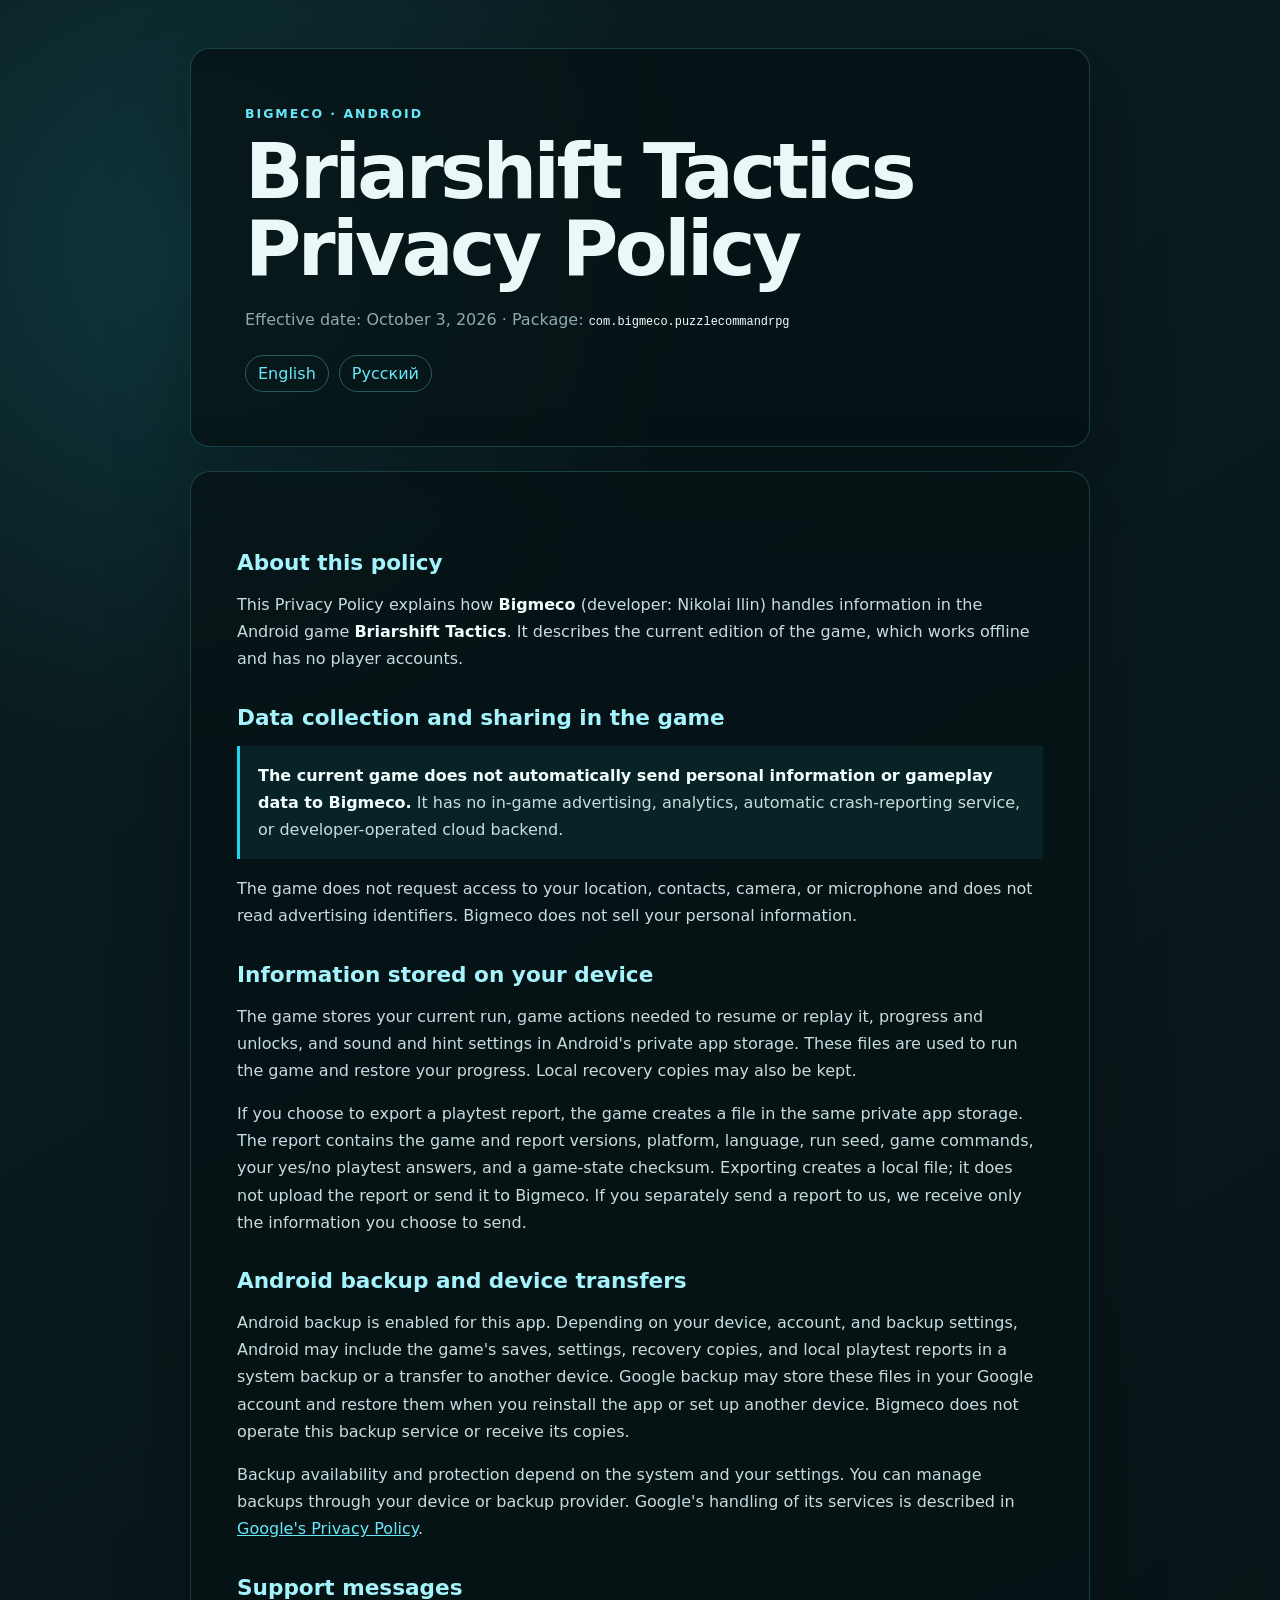
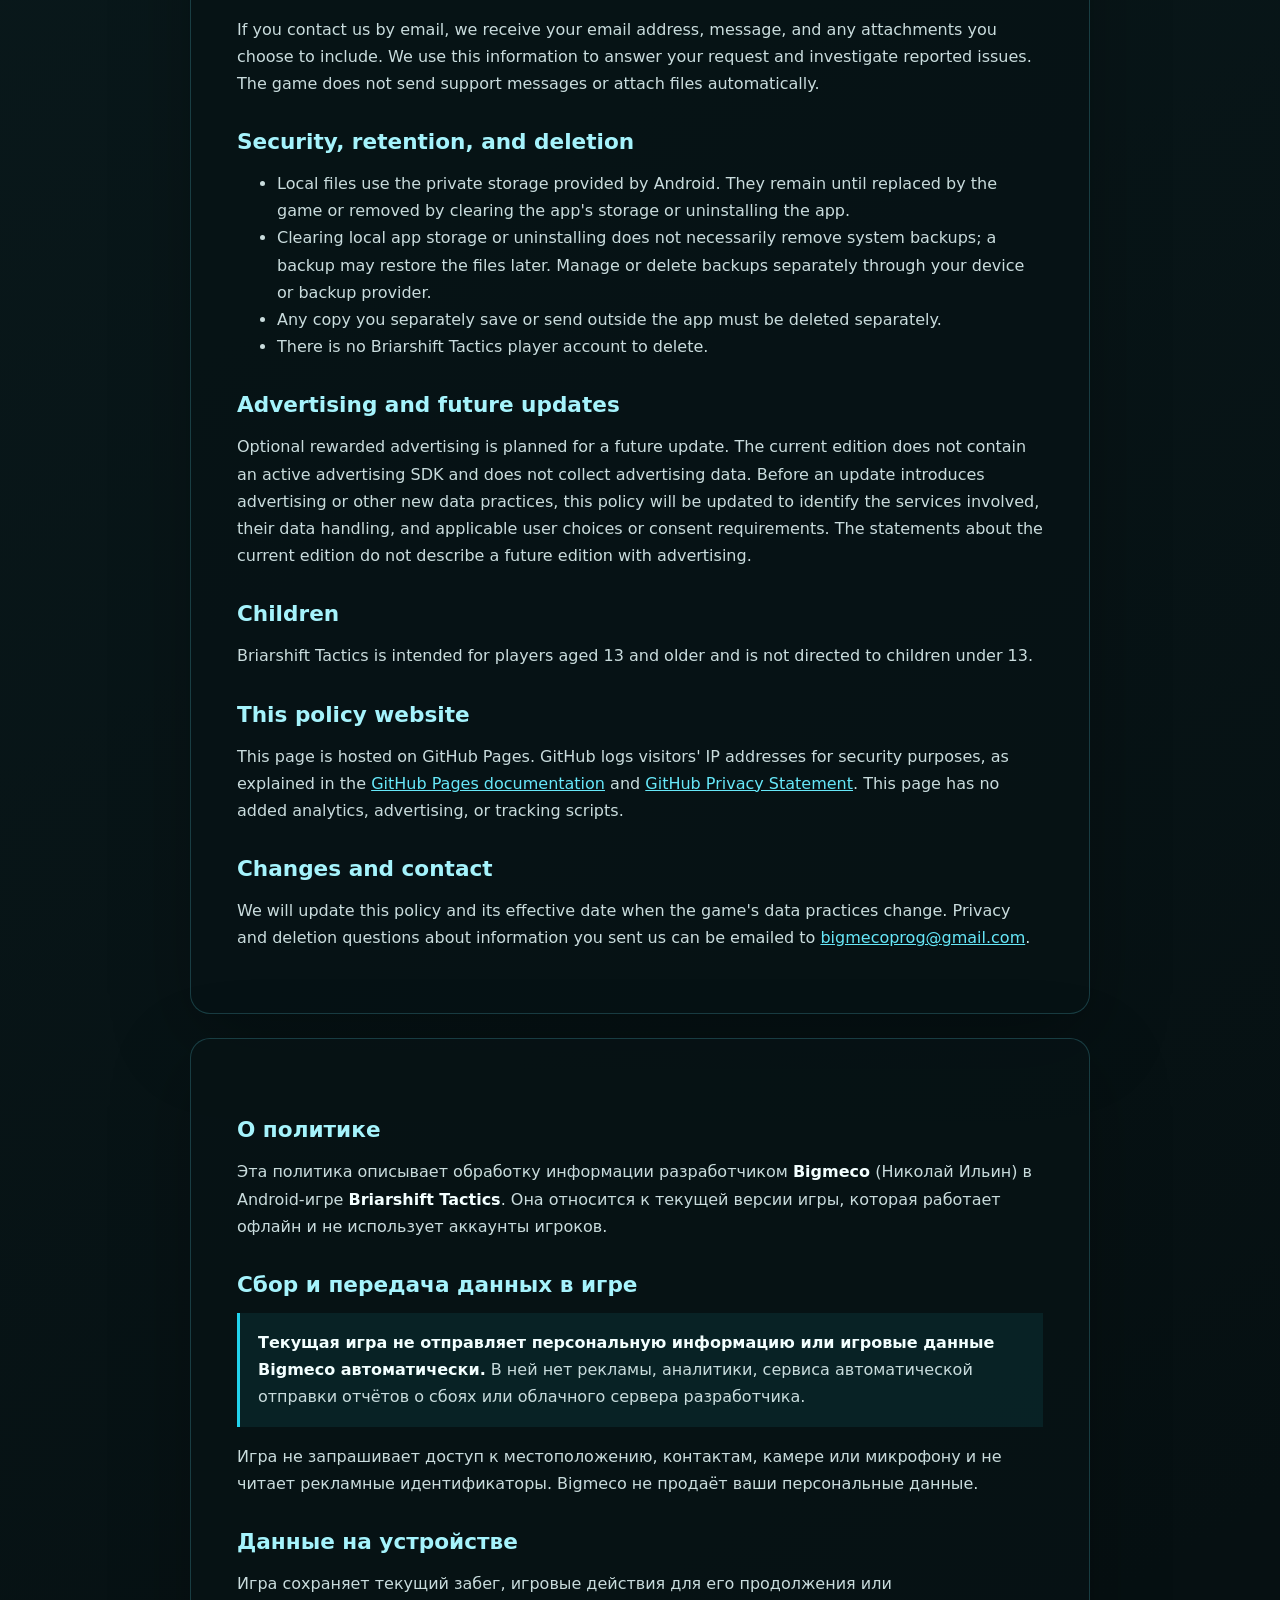
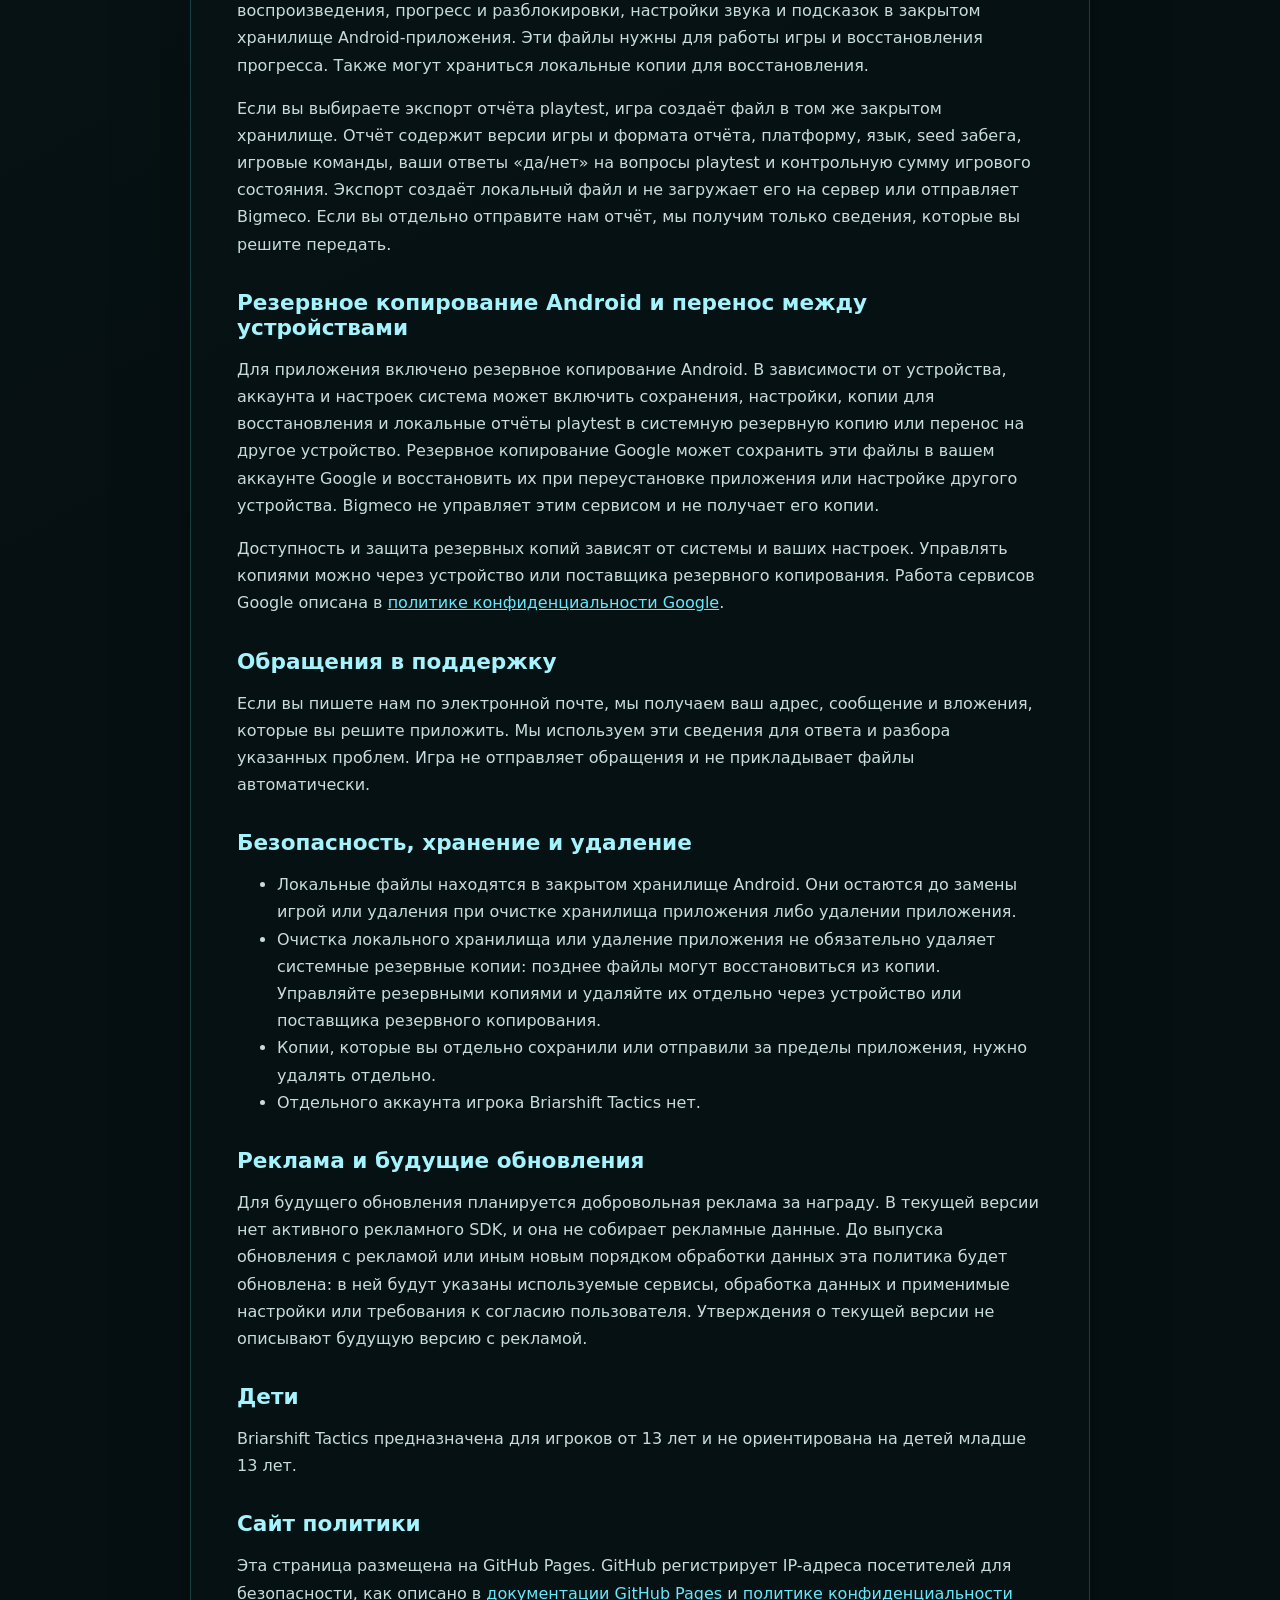
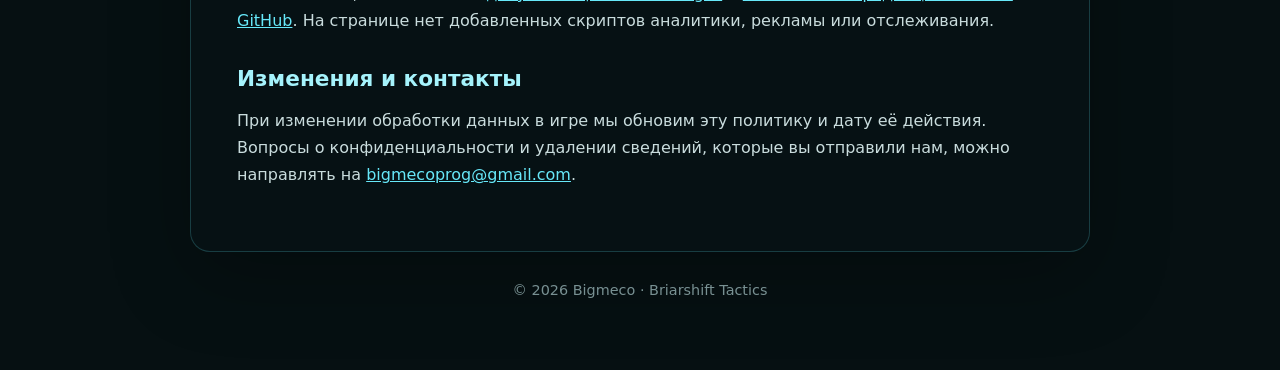
==== briarshift-tactics/index.html @ a8b3cc90 "Add Briarshift Tactics privacy policy" ====
<!doctype html>
<html lang="en">
<head>
  <meta charset="utf-8">
  <meta name="viewport" content="width=device-width, initial-scale=1">
  <meta name="color-scheme" content="dark">
  <meta name="description" content="Privacy Policy for Briarshift Tactics on Android.">
  <title>Briarshift Tactics — Privacy Policy</title>
  <style>
    :root {
      font-family: Inter, ui-sans-serif, system-ui, -apple-system, BlinkMacSystemFont, "Segoe UI", sans-serif;
      color: #eaf8f7;
      background: #071315;
    }
    * { box-sizing: border-box; }
    body {
      margin: 0;
      background:
        radial-gradient(circle at 15% 5%, rgba(34, 211, 238, .14), transparent 32rem),
        linear-gradient(150deg, #0b1d20, #061012 65%);
    }
    main {
      width: min(900px, calc(100% - 32px));
      margin: 0 auto;
      padding: 48px 0 72px;
    }
    header, article {
      border: 1px solid rgba(103, 232, 249, .2);
      border-radius: 20px;
      background: rgba(7, 19, 21, .82);
      box-shadow: 0 24px 80px rgba(0, 0, 0, .28);
    }
    header { padding: clamp(28px, 6vw, 54px); }
    article { margin-top: 24px; padding: clamp(24px, 5vw, 46px); }
    .eyebrow {
      margin: 0 0 10px;
      color: #67e8f9;
      font-size: .78rem;
      font-weight: 800;
      letter-spacing: .16em;
      text-transform: uppercase;
    }
    h1 { margin: 0; font-size: clamp(2.35rem, 7vw, 4.8rem); line-height: 1; letter-spacing: -.045em; }
    h2 { margin: 32px 0 10px; color: #a5f3fc; font-size: 1.35rem; }
    p, li { color: #c9dcdd; line-height: 1.7; }
    strong, code { color: #f3ffff; }
    code { font-size: .92em; overflow-wrap: anywhere; }
    a { color: #67e8f9; overflow-wrap: anywhere; }
    .meta { margin: 18px 0 0; color: #8eaaac; }
    .language { display: flex; gap: 10px; margin-top: 22px; }
    .language a {
      padding: 8px 12px;
      border: 1px solid rgba(103, 232, 249, .32);
      border-radius: 999px;
      text-decoration: none;
    }
    .notice {
      padding: 16px 18px;
      border-left: 3px solid #22d3ee;
      background: rgba(34, 211, 238, .08);
    }
    footer { margin-top: 30px; color: #789092; text-align: center; font-size: .9rem; }
  </style>
</head>
<body>
<main>
  <header>
    <p class="eyebrow">Bigmeco · Android</p>
    <h1>Briarshift Tactics<br>Privacy Policy</h1>
    <p class="meta">Effective date: October 3, 2026 · Package: <code>com.bigmeco.puzzlecommandrpg</code></p>
    <nav class="language" aria-label="Languages">
      <a href="#english">English</a>
      <a href="#russian">Русский</a>
    </nav>
  </header>

  <article id="english" lang="en">
    <h2>About this policy</h2>
    <p>This Privacy Policy explains how <strong>Bigmeco</strong> (developer: Nikolai Ilin) handles
      information in the Android game <strong>Briarshift Tactics</strong>. It describes the
      current edition of the game, which works offline and has no player accounts.</p>

    <h2>Data collection and sharing in the game</h2>
    <p class="notice"><strong>The current game does not automatically send personal information
      or gameplay data to Bigmeco.</strong> It has no in-game advertising, analytics, automatic
      crash-reporting service, or developer-operated cloud backend.</p>
    <p>The game does not request access to your location, contacts, camera, or microphone and
      does not read advertising identifiers. Bigmeco does not sell your personal information.</p>

    <h2>Information stored on your device</h2>
    <p>The game stores your current run, game actions needed to resume or replay it, progress and
      unlocks, and sound and hint settings in Android's private app storage. These files are used
      to run the game and restore your progress. Local recovery copies may also be kept.</p>
    <p>If you choose to export a playtest report, the game creates a file in the same private app
      storage. The report contains the game and report versions, platform, language, run seed,
      game commands, your yes/no playtest answers, and a game-state checksum. Exporting creates a
      local file; it does not upload the report or send it to Bigmeco. If you separately send a
      report to us, we receive only the information you choose to send.</p>

    <h2>Android backup and device transfers</h2>
    <p>Android backup is enabled for this app. Depending on your device, account, and backup
      settings, Android may include the game's saves, settings, recovery copies, and local
      playtest reports in a system backup or a transfer to another device. Google backup may
      store these files in your Google account and restore them when you reinstall the app or
      set up another device. Bigmeco does not operate this backup service or receive its copies.</p>
    <p>Backup availability and protection depend on the system and your settings. You can manage
      backups through your device or backup provider. Google's handling of its services is
      described in <a href="https://policies.google.com/privacy">Google's Privacy Policy</a>.</p>

    <h2>Support messages</h2>
    <p>If you contact us by email, we receive your email address, message, and any attachments
      you choose to include. We use this information to answer your request and investigate
      reported issues. The game does not send support messages or attach files automatically.</p>

    <h2>Security, retention, and deletion</h2>
    <ul>
      <li>Local files use the private storage provided by Android. They remain until replaced by
        the game or removed by clearing the app's storage or uninstalling the app.</li>
      <li>Clearing local app storage or uninstalling does not necessarily remove system backups;
        a backup may restore the files later. Manage or delete backups separately through your
        device or backup provider.</li>
      <li>Any copy you separately save or send outside the app must be deleted separately.</li>
      <li>There is no Briarshift Tactics player account to delete.</li>
    </ul>

    <h2>Advertising and future updates</h2>
    <p>Optional rewarded advertising is planned for a future update. The current edition does
      not contain an active advertising SDK and does not collect advertising data. Before an
      update introduces advertising or other new data practices, this policy will be updated
      to identify the services involved, their data handling, and applicable user choices or
      consent requirements. The statements about the current edition do not describe a future
      edition with advertising.</p>

    <h2>Children</h2>
    <p>Briarshift Tactics is intended for players aged 13 and older and is not directed to
      children under 13.</p>

    <h2>This policy website</h2>
    <p>This page is hosted on GitHub Pages. GitHub logs visitors' IP addresses for security
      purposes, as explained in the
      <a href="https://docs.github.com/en/pages/getting-started-with-github-pages/what-is-github-pages#data-collection">GitHub Pages documentation</a>
      and <a href="https://docs.github.com/en/site-policy/privacy-policies/github-general-privacy-statement">GitHub Privacy Statement</a>.
      This page has no added analytics, advertising, or tracking scripts.</p>

    <h2>Changes and contact</h2>
    <p>We will update this policy and its effective date when the game's data practices change.
      Privacy and deletion questions about information you sent us can be emailed to
      <a href="mailto:bigmecoprog@gmail.com">bigmecoprog@gmail.com</a>.</p>
  </article>

  <article id="russian" lang="ru">
    <h2>О политике</h2>
    <p>Эта политика описывает обработку информации разработчиком <strong>Bigmeco</strong>
      (Николай Ильин) в Android-игре <strong>Briarshift Tactics</strong>. Она относится к текущей
      версии игры, которая работает офлайн и не использует аккаунты игроков.</p>

    <h2>Сбор и передача данных в игре</h2>
    <p class="notice"><strong>Текущая игра не отправляет персональную информацию или игровые
      данные Bigmeco автоматически.</strong> В ней нет рекламы, аналитики, сервиса автоматической
      отправки отчётов о сбоях или облачного сервера разработчика.</p>
    <p>Игра не запрашивает доступ к местоположению, контактам, камере или микрофону и не читает
      рекламные идентификаторы. Bigmeco не продаёт ваши персональные данные.</p>

    <h2>Данные на устройстве</h2>
    <p>Игра сохраняет текущий забег, игровые действия для его продолжения или воспроизведения,
      прогресс и разблокировки, настройки звука и подсказок в закрытом хранилище Android-приложения.
      Эти файлы нужны для работы игры и восстановления прогресса. Также могут храниться локальные
      копии для восстановления.</p>
    <p>Если вы выбираете экспорт отчёта playtest, игра создаёт файл в том же закрытом хранилище.
      Отчёт содержит версии игры и формата отчёта, платформу, язык, seed забега, игровые команды,
      ваши ответы «да/нет» на вопросы playtest и контрольную сумму игрового состояния. Экспорт
      создаёт локальный файл и не загружает его на сервер или отправляет Bigmeco. Если вы отдельно
      отправите нам отчёт, мы получим только сведения, которые вы решите передать.</p>

    <h2>Резервное копирование Android и перенос между устройствами</h2>
    <p>Для приложения включено резервное копирование Android. В зависимости от устройства,
      аккаунта и настроек система может включить сохранения, настройки, копии для восстановления
      и локальные отчёты playtest в системную резервную копию или перенос на другое устройство.
      Резервное копирование Google может сохранить эти файлы в вашем аккаунте Google и восстановить
      их при переустановке приложения или настройке другого устройства. Bigmeco не управляет этим
      сервисом и не получает его копии.</p>
    <p>Доступность и защита резервных копий зависят от системы и ваших настроек. Управлять копиями
      можно через устройство или поставщика резервного копирования. Работа сервисов Google описана
      в <a href="https://policies.google.com/privacy">политике конфиденциальности Google</a>.</p>

    <h2>Обращения в поддержку</h2>
    <p>Если вы пишете нам по электронной почте, мы получаем ваш адрес, сообщение и вложения,
      которые вы решите приложить. Мы используем эти сведения для ответа и разбора указанных
      проблем. Игра не отправляет обращения и не прикладывает файлы автоматически.</p>

    <h2>Безопасность, хранение и удаление</h2>
    <ul>
      <li>Локальные файлы находятся в закрытом хранилище Android. Они остаются до замены игрой
        или удаления при очистке хранилища приложения либо удалении приложения.</li>
      <li>Очистка локального хранилища или удаление приложения не обязательно удаляет системные
        резервные копии: позднее файлы могут восстановиться из копии. Управляйте резервными копиями
        и удаляйте их отдельно через устройство или поставщика резервного копирования.</li>
      <li>Копии, которые вы отдельно сохранили или отправили за пределы приложения, нужно удалять
        отдельно.</li>
      <li>Отдельного аккаунта игрока Briarshift Tactics нет.</li>
    </ul>

    <h2>Реклама и будущие обновления</h2>
    <p>Для будущего обновления планируется добровольная реклама за награду. В текущей версии нет
      активного рекламного SDK, и она не собирает рекламные данные. До выпуска обновления с
      рекламой или иным новым порядком обработки данных эта политика будет обновлена: в ней
      будут указаны используемые сервисы, обработка данных и применимые настройки или требования
      к согласию пользователя. Утверждения о текущей версии не описывают будущую версию с рекламой.</p>

    <h2>Дети</h2>
    <p>Briarshift Tactics предназначена для игроков от 13 лет и не ориентирована на детей
      младше 13 лет.</p>

    <h2>Сайт политики</h2>
    <p>Эта страница размещена на GitHub Pages. GitHub регистрирует IP-адреса посетителей для
      безопасности, как описано в
      <a href="https://docs.github.com/en/pages/getting-started-with-github-pages/what-is-github-pages#data-collection">документации GitHub Pages</a>
      и <a href="https://docs.github.com/en/site-policy/privacy-policies/github-general-privacy-statement">политике конфиденциальности GitHub</a>.
      На странице нет добавленных скриптов аналитики, рекламы или отслеживания.</p>

    <h2>Изменения и контакты</h2>
    <p>При изменении обработки данных в игре мы обновим эту политику и дату её действия.
      Вопросы о конфиденциальности и удалении сведений, которые вы отправили нам,
      можно направлять на <a href="mailto:bigmecoprog@gmail.com">bigmecoprog@gmail.com</a>.</p>
  </article>

  <footer>© 2026 Bigmeco · Briarshift Tactics</footer>
</main>
</body>
</html>
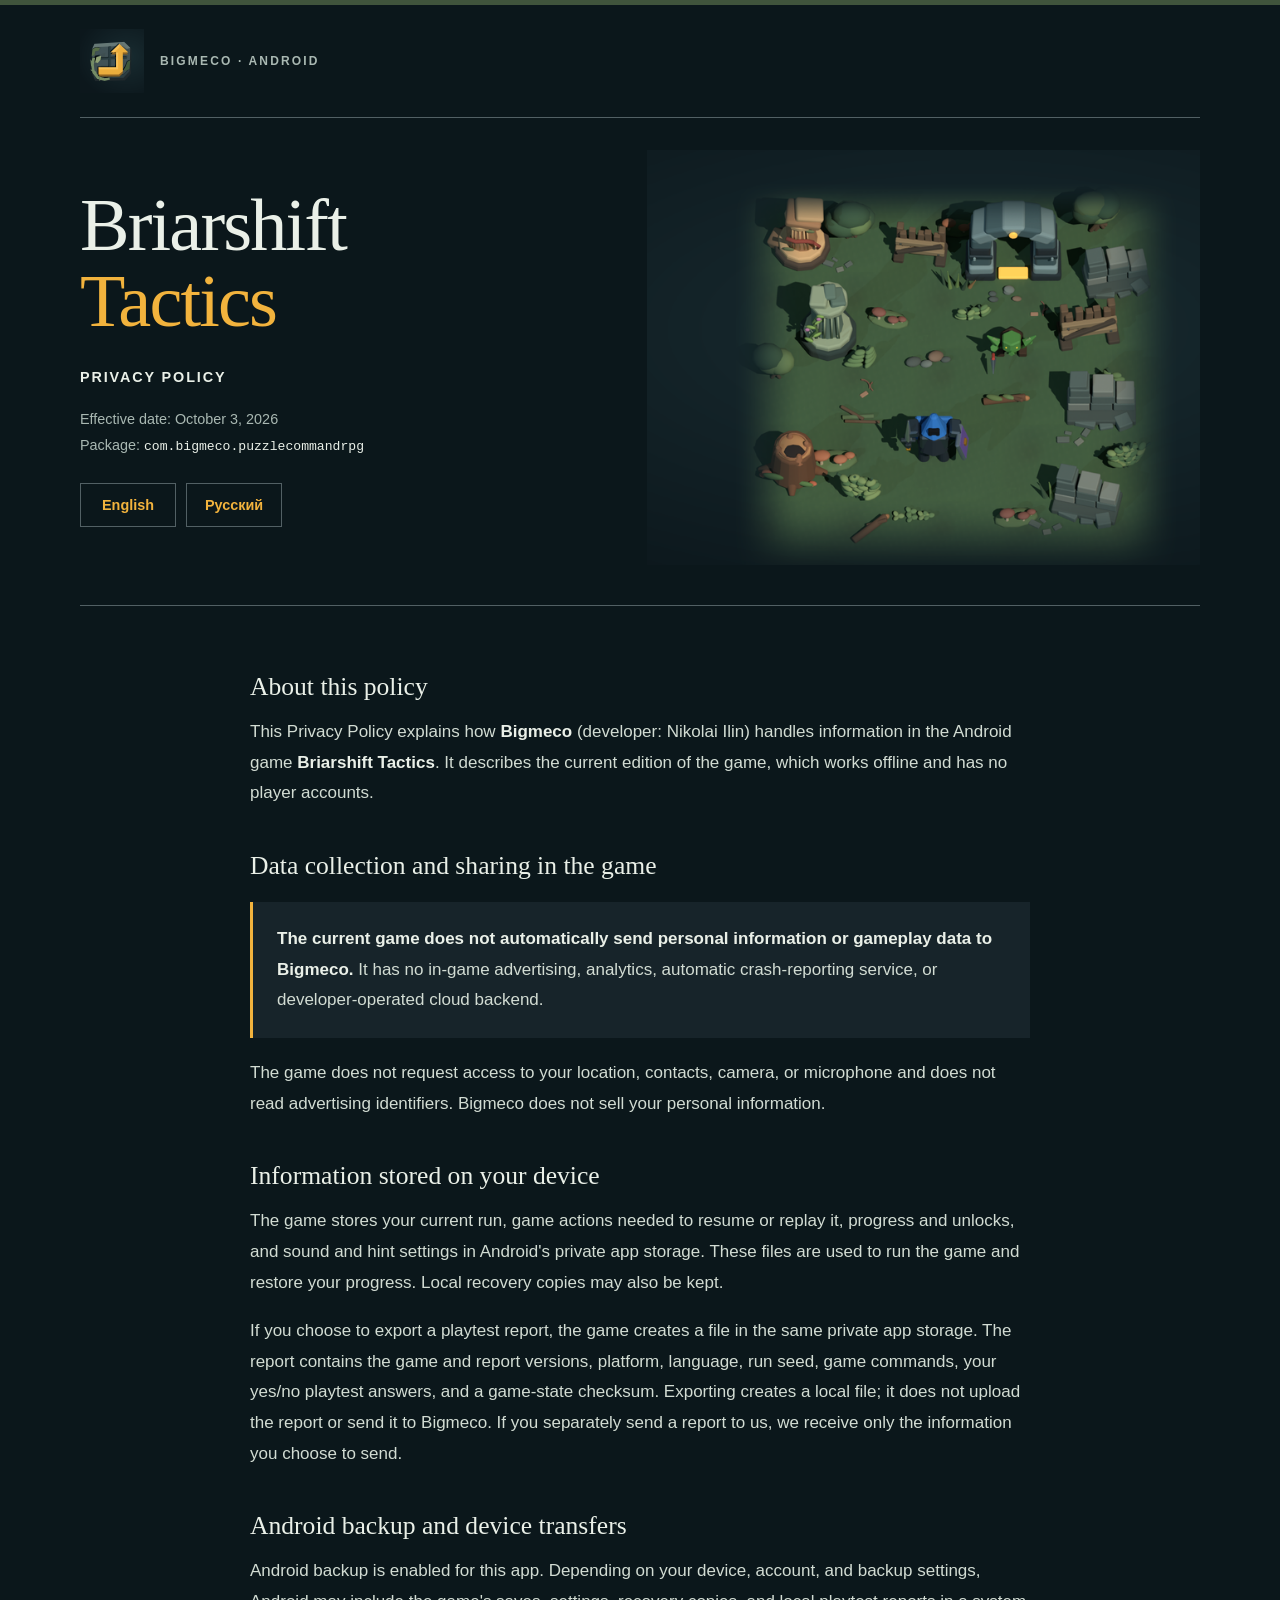
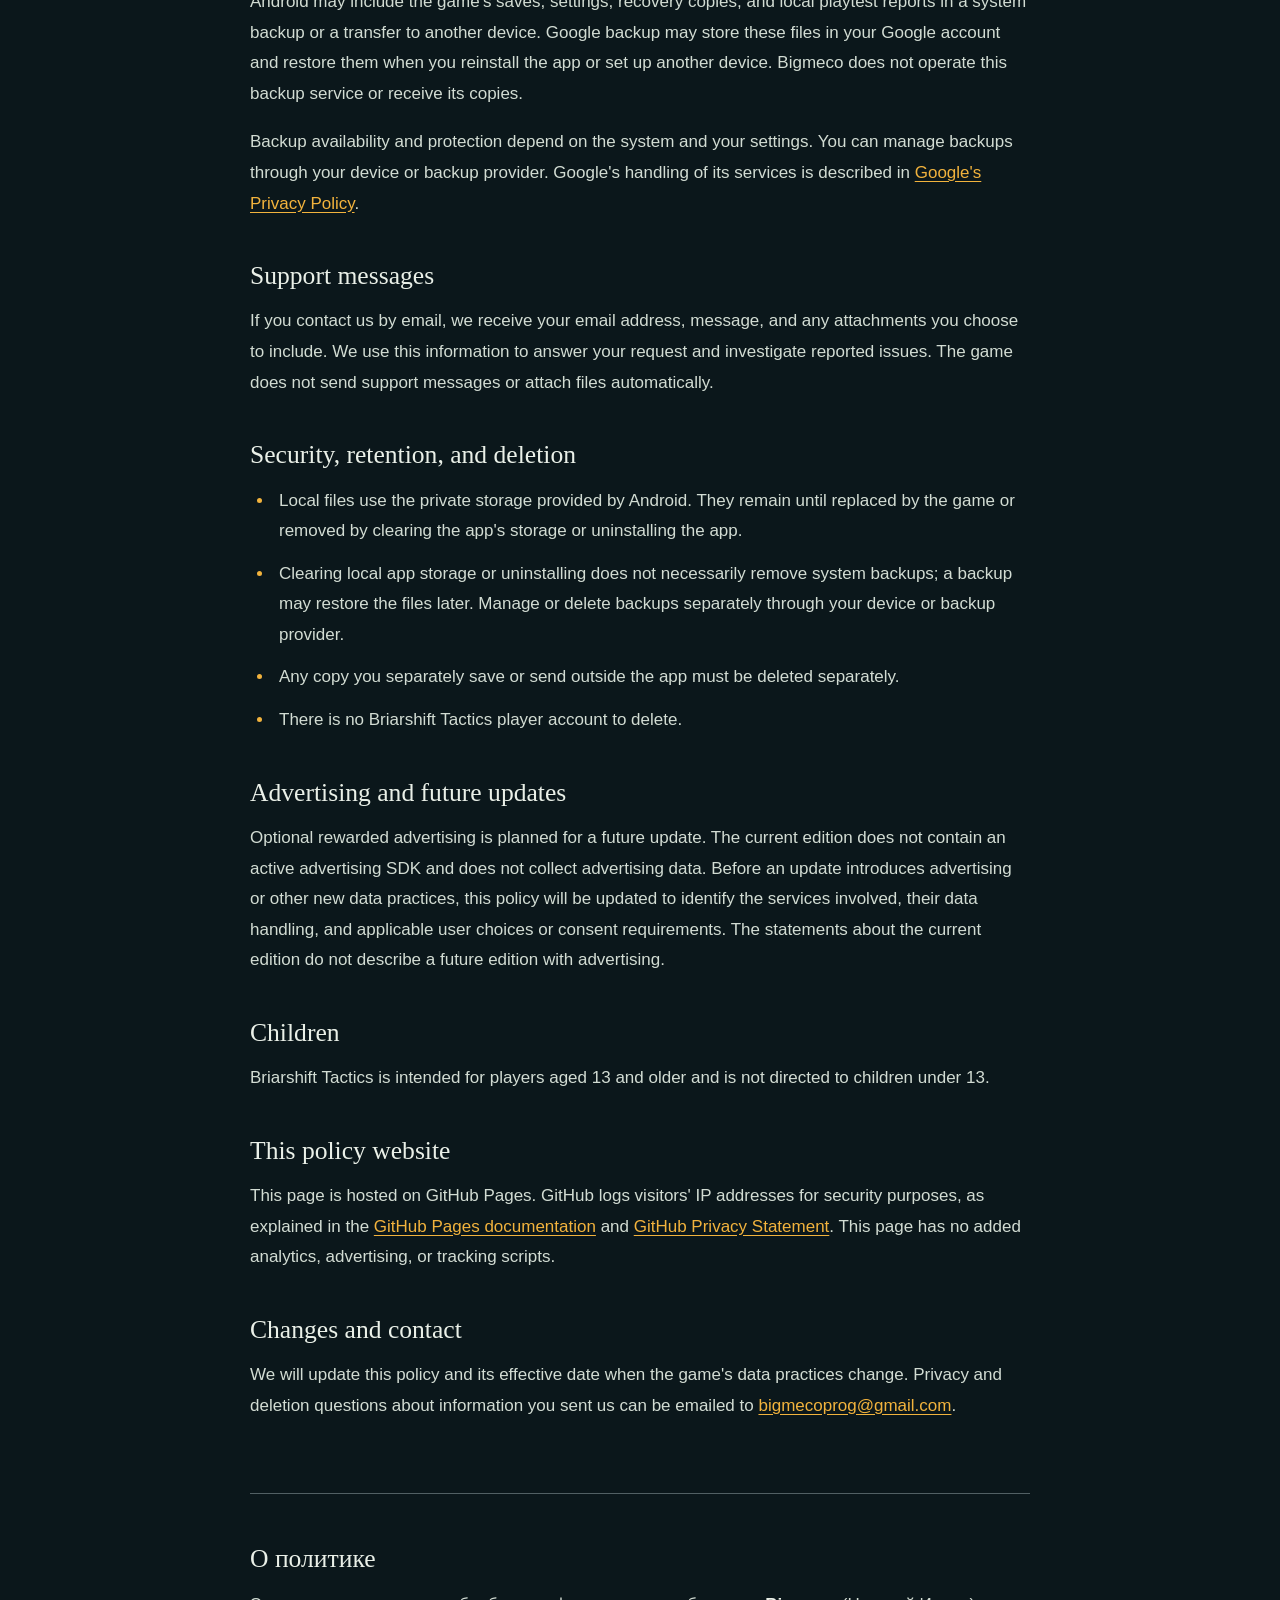
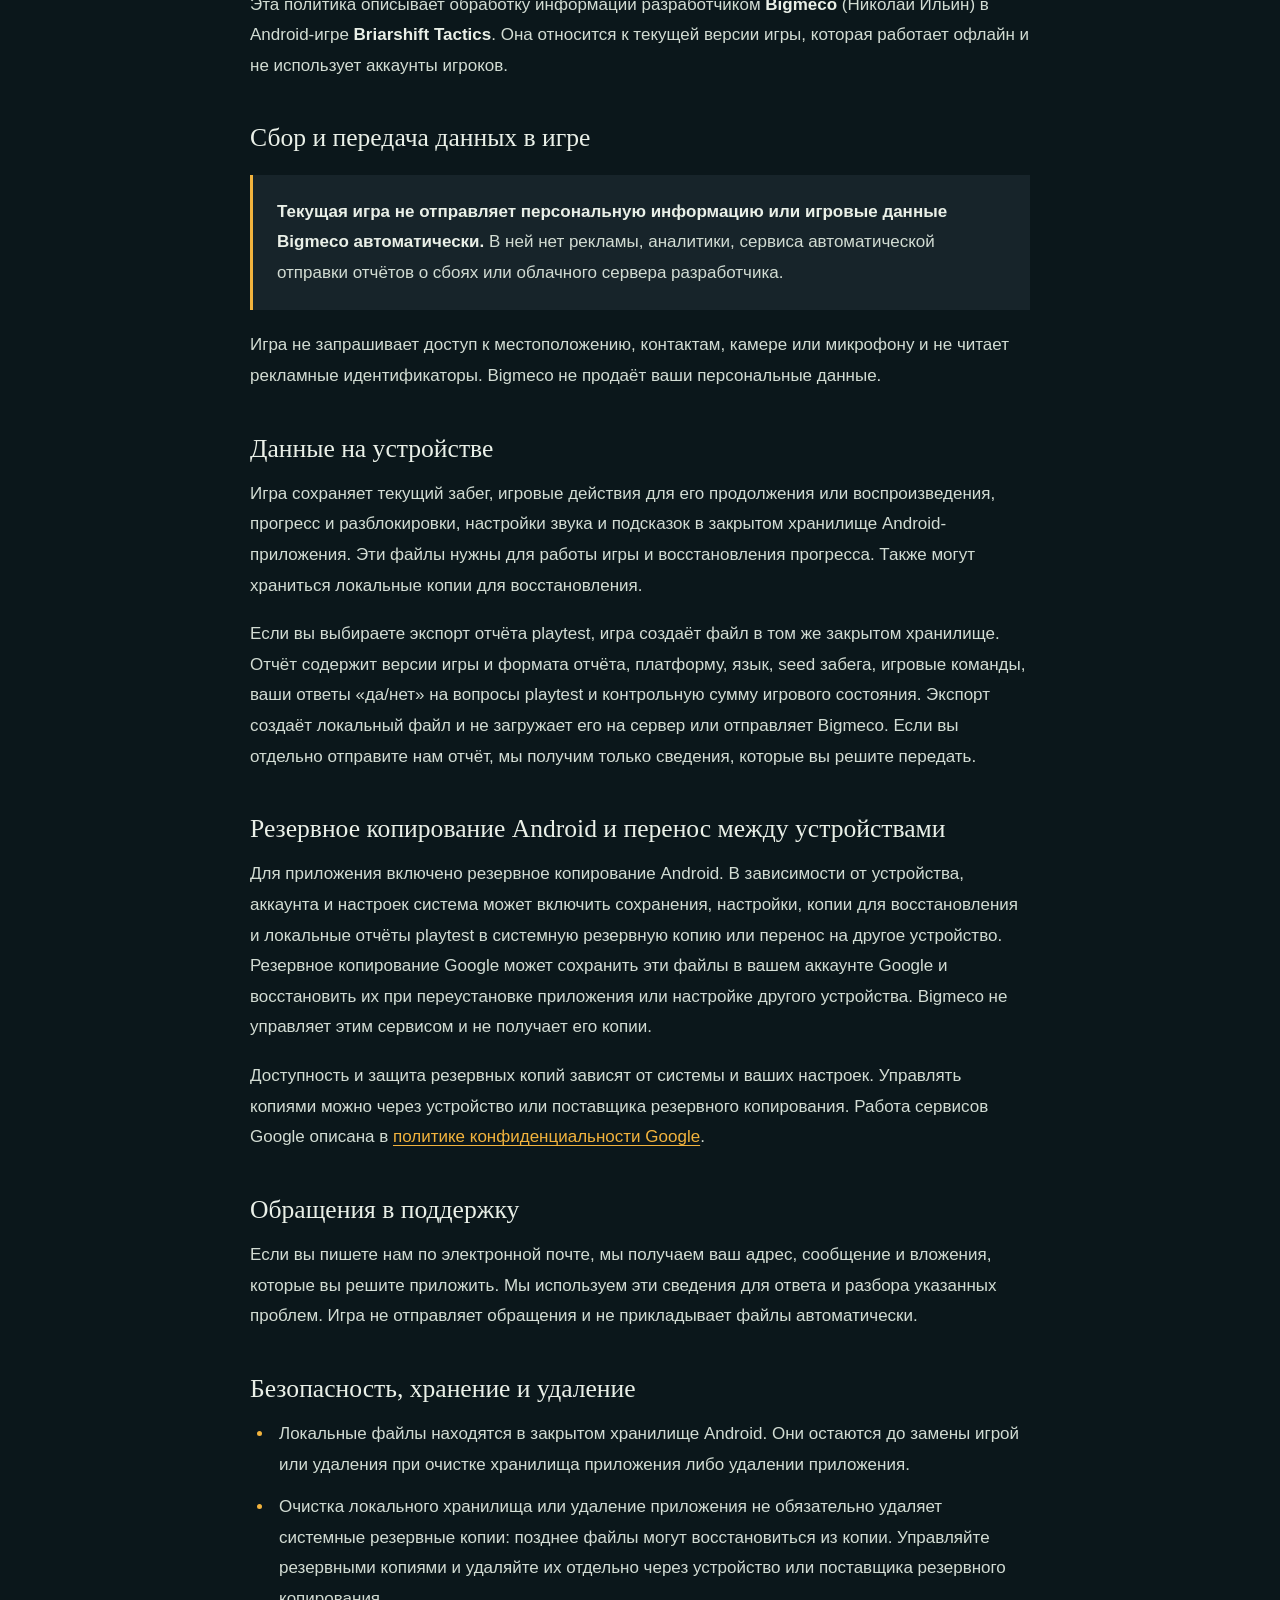
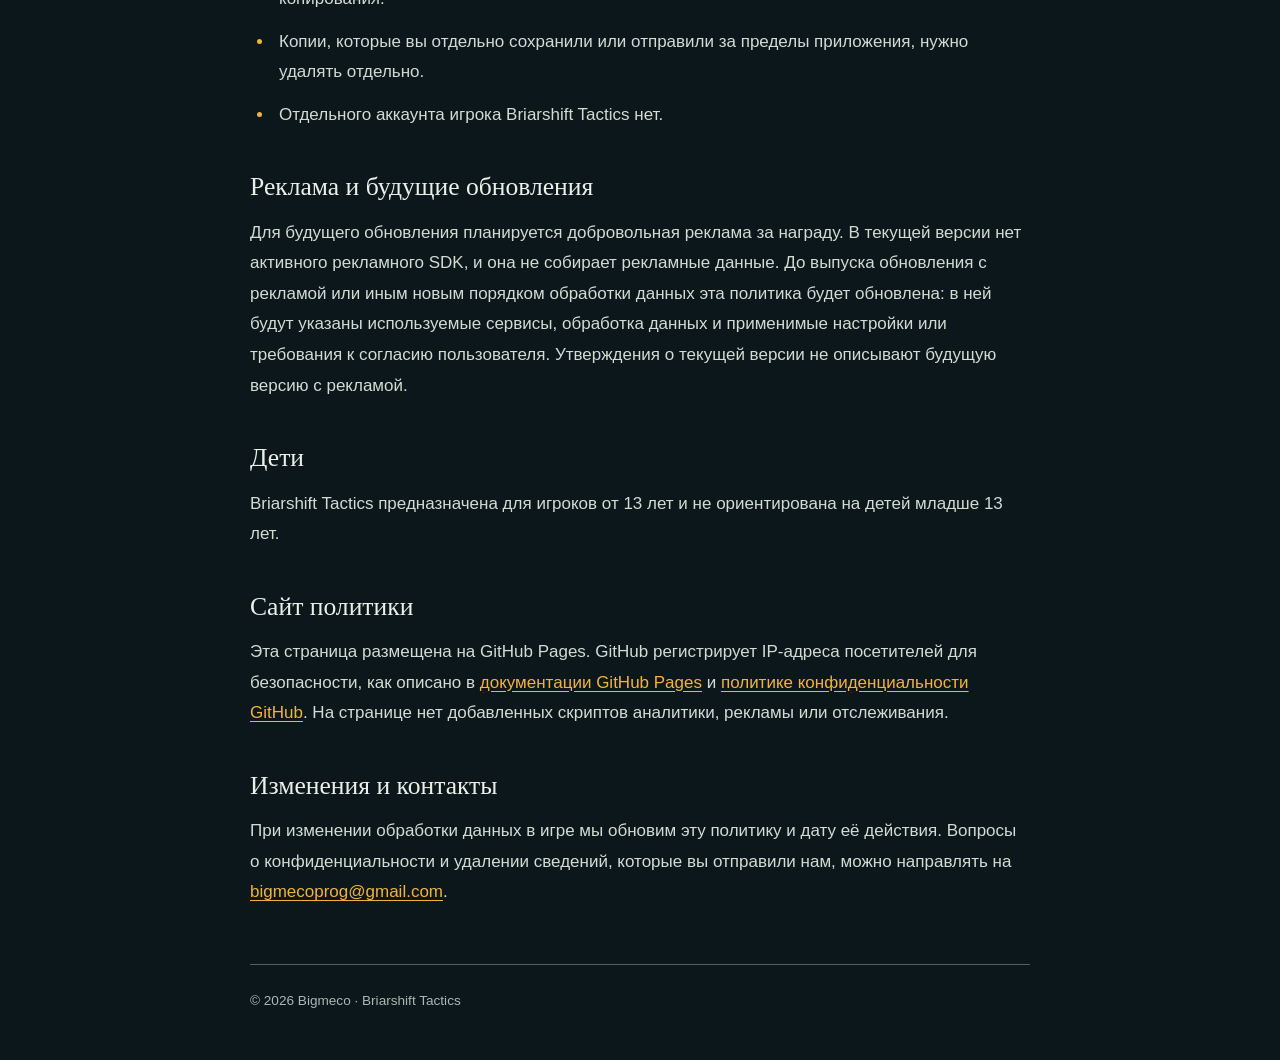
==== commit 6393c4f7: "Style Briarshift privacy page with game assets" ====
--- a/briarshift-tactics/index.html
+++ b/briarshift-tactics/index.html
@@ -8,70 +8,104 @@
   <title>Briarshift Tactics — Privacy Policy</title>
   <style>
     :root {
-      font-family: Inter, ui-sans-serif, system-ui, -apple-system, BlinkMacSystemFont, "Segoe UI", sans-serif;
-      color: #eaf8f7;
-      background: #071315;
+      color-scheme: dark;
+      --void: #0b171b;
+      --stone: #17242a;
+      --edge: #526064;
+      --moss: #40543c;
+      --text: #eaf0e8;
+      --body: #d2dcd3;
+      --muted: #a9b8b2;
+      --gold: #f2b33d;
+      font-family: Arial, ui-sans-serif, system-ui, -apple-system, sans-serif;
+      background: var(--void);
+      color: var(--text);
     }
     * { box-sizing: border-box; }
-    body {
-      margin: 0;
-      background:
-        radial-gradient(circle at 15% 5%, rgba(34, 211, 238, .14), transparent 32rem),
-        linear-gradient(150deg, #0b1d20, #061012 65%);
+    body { margin: 0; border-top: 5px solid var(--moss); }
+    main { width: min(1120px, calc(100% - 64px)); margin: 0 auto; padding-bottom: 48px; }
+    a { color: var(--gold); text-underline-offset: .2em; overflow-wrap: anywhere; }
+    a:hover { color: #ffc65a; }
+    a:focus-visible { outline: 2px solid var(--gold); outline-offset: 5px; }
+    .skip-link { position: absolute; top: 12px; left: 16px; padding: 12px 16px; background: var(--stone); z-index: 2; transform: translateY(-160%); }
+    .skip-link:focus { transform: translateY(0); }
+    .masthead { display: flex; align-items: center; gap: 16px; padding: 24px 0; border-bottom: 1px solid var(--edge); }
+    .brand-icon { display: block; width: 64px; height: 64px; }
+    .eyebrow { margin: 0; font-size: .75rem; line-height: 1.5; font-weight: 700; letter-spacing: .18em; text-transform: uppercase; color: var(--muted); }
+    .hero { display: grid; grid-template-columns: 1fr 1.05fr; gap: 40px; align-items: center; padding: 32px 0 40px; border-bottom: 1px solid var(--edge); }
+    .hero-copy { min-width: 0; padding: 18px 0; }
+    h1 { margin: 0; font-family: Georgia, "Times New Roman", serif; font-size: clamp(2.6rem, 5.8vw, 5.3rem); font-weight: 400; line-height: 1.02; letter-spacing: -.025em; overflow-wrap: anywhere; }
+    h1 span { display: block; color: var(--gold); }
+    h1 small { display: block; margin-top: 28px; font-family: Arial, ui-sans-serif, system-ui, sans-serif; font-size: .9rem; font-weight: 700; line-height: 1.5; letter-spacing: .13em; text-transform: uppercase; color: var(--text); }
+    .meta { margin: 18px 0 0; color: var(--muted); font-size: .9rem; line-height: 1.8; }
+    code { font-size: .91em; color: var(--text); overflow-wrap: anywhere; }
+    .language { display: flex; flex-wrap: wrap; gap: 10px; margin-top: 24px; }
+    .language a { display: inline-flex; align-items: center; justify-content: center; min-width: 96px; min-height: 44px; padding: 10px 18px; border: 1px solid var(--edge); text-decoration: none; font-size: .9rem; font-weight: 700; }
+    .language a:hover { border-color: var(--gold); background: var(--stone); }
+    .world-art { width: 100%; aspect-ratio: 4 / 3; margin: 0; overflow: hidden; }
+    .world-art img { display: block; width: 100%; height: 100%; object-fit: cover; object-position: right center; }
+    article { max-width: 780px; margin: 64px auto 0; padding: 0; }
+    article + article { margin-top: 72px; padding-top: 48px; border-top: 1px solid var(--edge); }
+    h2 { margin: 40px 0 14px; font-family: Georgia, "Times New Roman", serif; font-size: 1.6rem; line-height: 1.3; font-weight: 400; color: var(--text); }
+    article > h2:first-child { margin-top: 0; }
+    p, li { font-size: 1.0625rem; line-height: 1.8; color: var(--body); }
+    p { margin: 0 0 18px; }
+    strong { color: var(--text); }
+    ul { margin: 0; padding-left: 24px; }
+    li { margin-bottom: 12px; padding-left: 5px; }
+    li::marker { color: var(--gold); }
+    .notice { margin: 20px 0; padding: 22px 24px; border-left: 3px solid var(--gold); background: var(--stone); }
+    footer { max-width: 780px; margin: 56px auto 0; padding-top: 24px; border-top: 1px solid var(--edge); font-size: .85rem; line-height: 1.7; color: var(--muted); }
+    @media (max-width: 760px) {
+      main { width: calc(100% - 40px); }
+      .masthead { padding: 16px 0; gap: 12px; }
+      .brand-icon { width: 52px; height: 52px; }
+      .hero { grid-template-columns: 1fr; gap: 16px; padding: 28px 0 24px; }
+      .hero-copy { padding: 0; }
+      .world-art { max-width: 480px; margin: 0 auto; }
+      h1 { font-size: clamp(2.6rem, 10vw, 4.2rem); }
+      h1 small { margin-top: 20px; }
+      article { margin-top: 40px; }
+      article + article { margin-top: 48px; padding-top: 36px; }
+      h2 { font-size: 1.45rem; }
+      .notice { padding: 18px 20px; }
     }
-    main {
-      width: min(900px, calc(100% - 32px));
-      margin: 0 auto;
-      padding: 48px 0 72px;
+    @media print {
+      :root { color-scheme: light; background: white; color: #17242a; }
+      body { border: 0; }
+      main { width: 100%; padding: 0; }
+      .masthead, .world-art, .language, .skip-link { display: none; }
+      .hero { display: block; padding: 0 0 20px; }
+      h1 { font-size: 2.2rem; }
+      h1 span, h1 small, h2, p, li, strong, code, .meta, footer, a { color: #17242a; }
+      .notice { background: none; border-color: #526064; }
+      article, article + article { margin-top: 32px; }
+      h2 { break-after: avoid; }
+      li { break-inside: avoid; }
     }
-    header, article {
-      border: 1px solid rgba(103, 232, 249, .2);
-      border-radius: 20px;
-      background: rgba(7, 19, 21, .82);
-      box-shadow: 0 24px 80px rgba(0, 0, 0, .28);
-    }
-    header { padding: clamp(28px, 6vw, 54px); }
-    article { margin-top: 24px; padding: clamp(24px, 5vw, 46px); }
-    .eyebrow {
-      margin: 0 0 10px;
-      color: #67e8f9;
-      font-size: .78rem;
-      font-weight: 800;
-      letter-spacing: .16em;
-      text-transform: uppercase;
-    }
-    h1 { margin: 0; font-size: clamp(2.35rem, 7vw, 4.8rem); line-height: 1; letter-spacing: -.045em; }
-    h2 { margin: 32px 0 10px; color: #a5f3fc; font-size: 1.35rem; }
-    p, li { color: #c9dcdd; line-height: 1.7; }
-    strong, code { color: #f3ffff; }
-    code { font-size: .92em; overflow-wrap: anywhere; }
-    a { color: #67e8f9; overflow-wrap: anywhere; }
-    .meta { margin: 18px 0 0; color: #8eaaac; }
-    .language { display: flex; gap: 10px; margin-top: 22px; }
-    .language a {
-      padding: 8px 12px;
-      border: 1px solid rgba(103, 232, 249, .32);
-      border-radius: 999px;
-      text-decoration: none;
-    }
-    .notice {
-      padding: 16px 18px;
-      border-left: 3px solid #22d3ee;
-      background: rgba(34, 211, 238, .08);
-    }
-    footer { margin-top: 30px; color: #789092; text-align: center; font-size: .9rem; }
   </style>
 </head>
 <body>
+<a class="skip-link" href="#english">Skip to policy · К тексту политики</a>
 <main>
   <header>
-    <p class="eyebrow">Bigmeco · Android</p>
-    <h1>Briarshift Tactics<br>Privacy Policy</h1>
-    <p class="meta">Effective date: October 3, 2026 · Package: <code>com.bigmeco.puzzlecommandrpg</code></p>
-    <nav class="language" aria-label="Languages">
-      <a href="#english">English</a>
-      <a href="#russian">Русский</a>
-    </nav>
+    <div class="masthead">
+      <img class="brand-icon" src="assets/briarshift-icon.png" width="512" height="512" alt="">
+      <p class="eyebrow">Bigmeco · Android</p>
+    </div>
+    <div class="hero">
+      <div class="hero-copy">
+        <h1>Briarshift <span>Tactics</span><small>Privacy Policy</small></h1>
+        <p class="meta">Effective date: October 3, 2026<br>Package: <code>com.bigmeco.puzzlecommandrpg</code></p>
+        <nav class="language" aria-label="Languages">
+          <a href="#english" hreflang="en">English</a>
+          <a href="#russian" hreflang="ru">Русский</a>
+        </nav>
+      </div>
+      <figure class="world-art" aria-hidden="true">
+        <img src="assets/briarshift-world.png" width="1024" height="500" alt="" fetchpriority="high">
+      </figure>
+    </div>
   </header>
 
   <article id="english" lang="en">
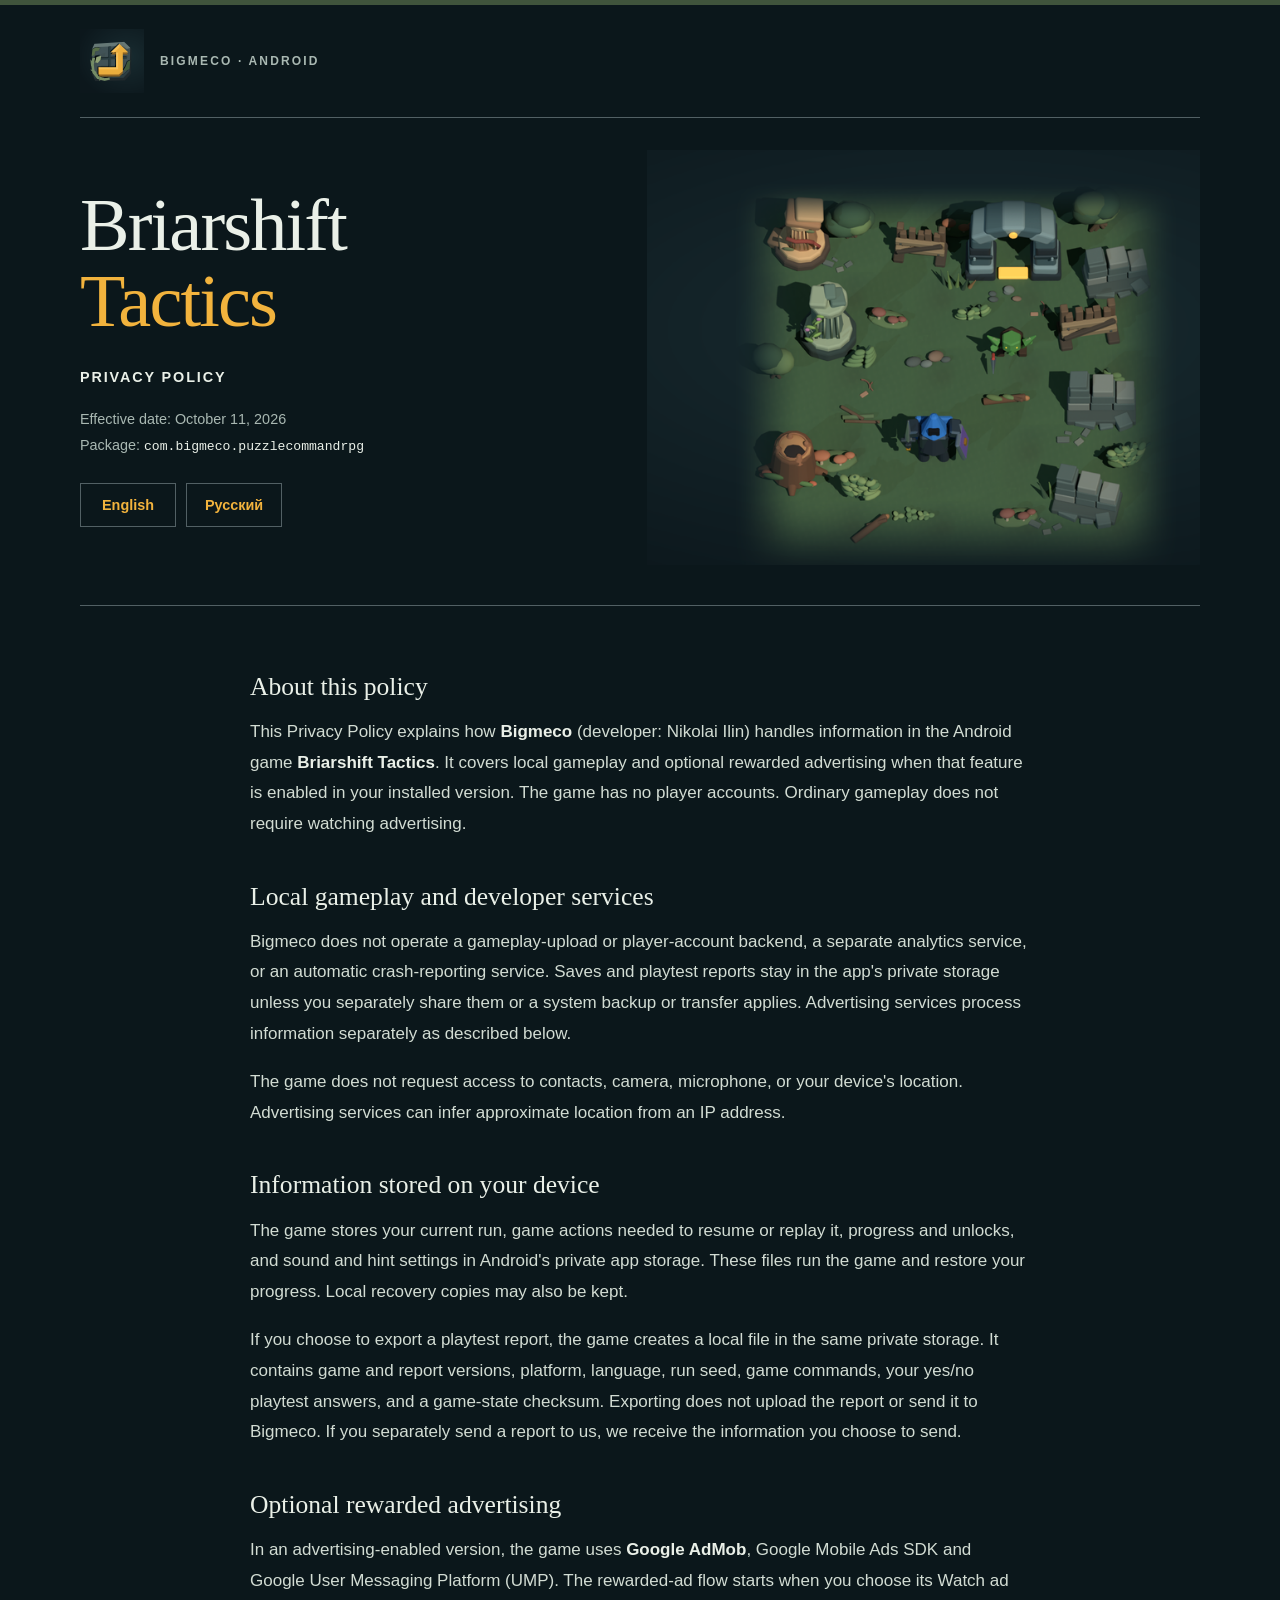
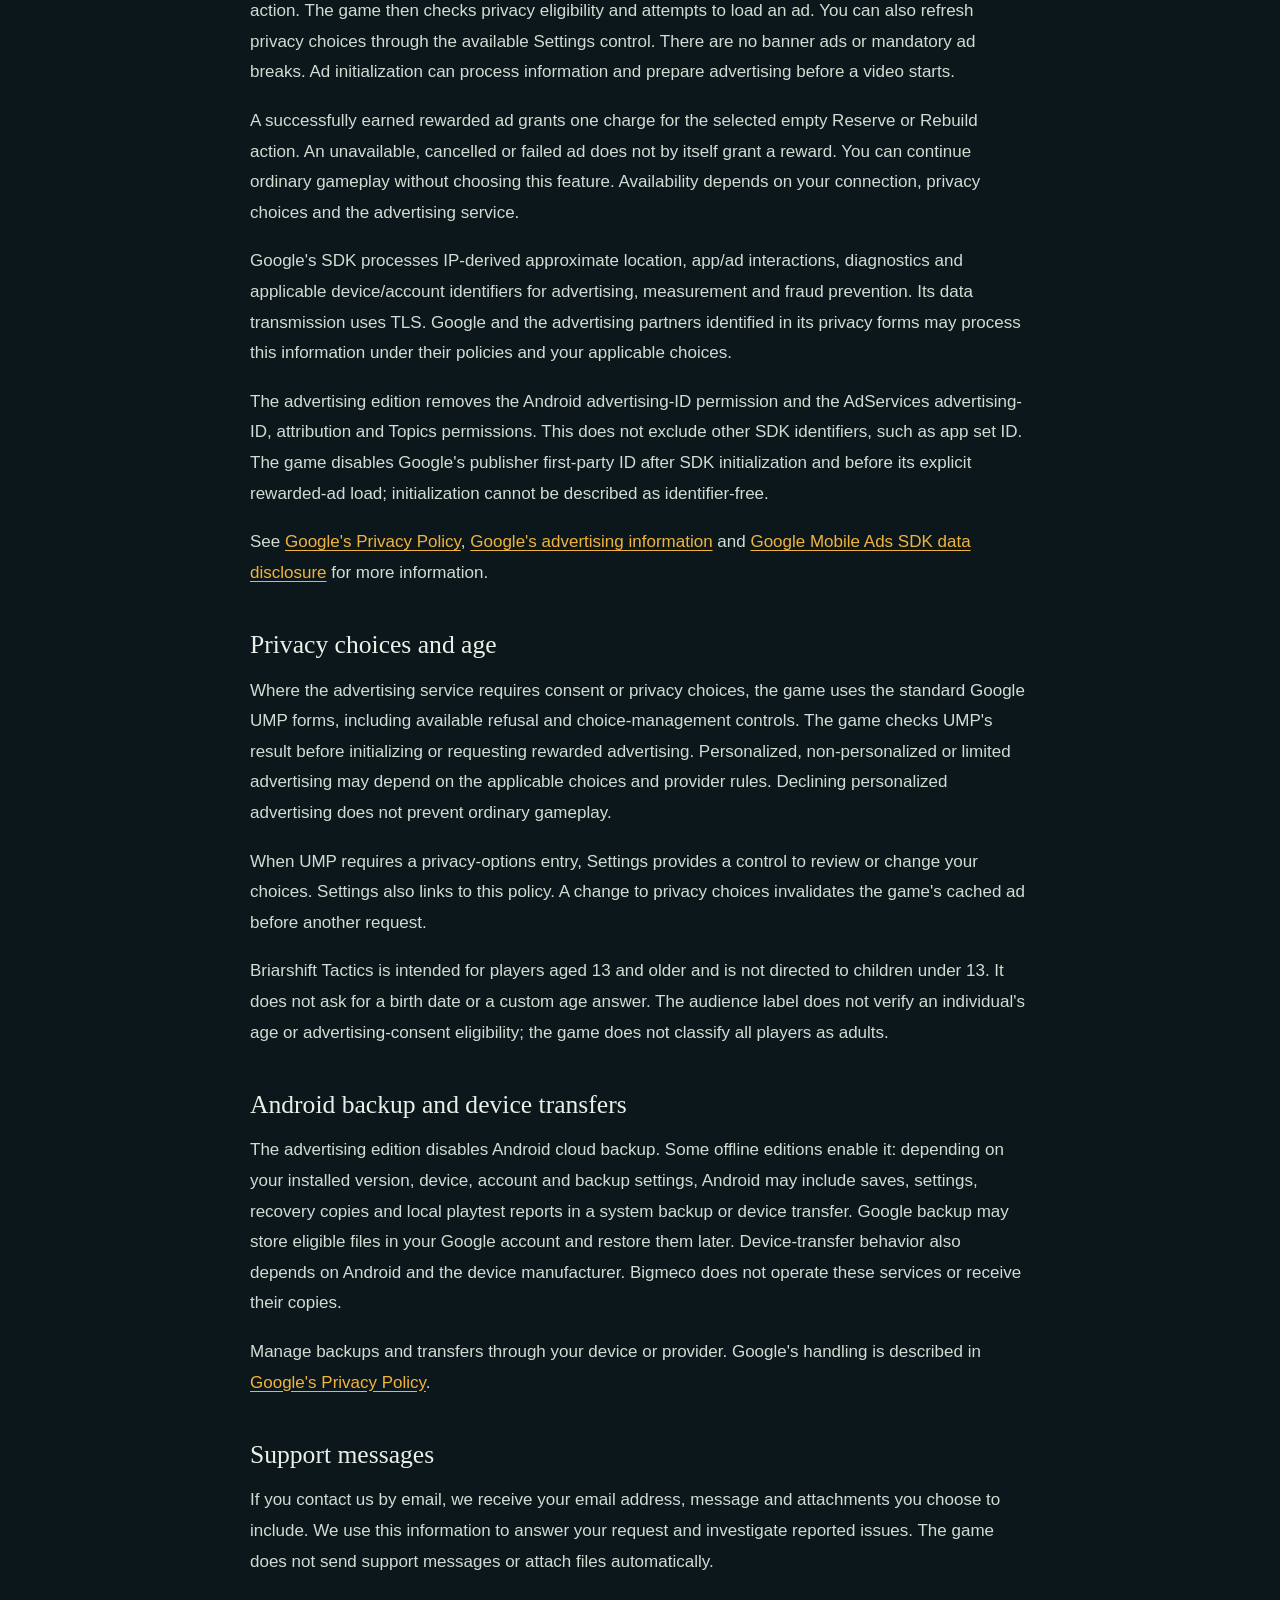
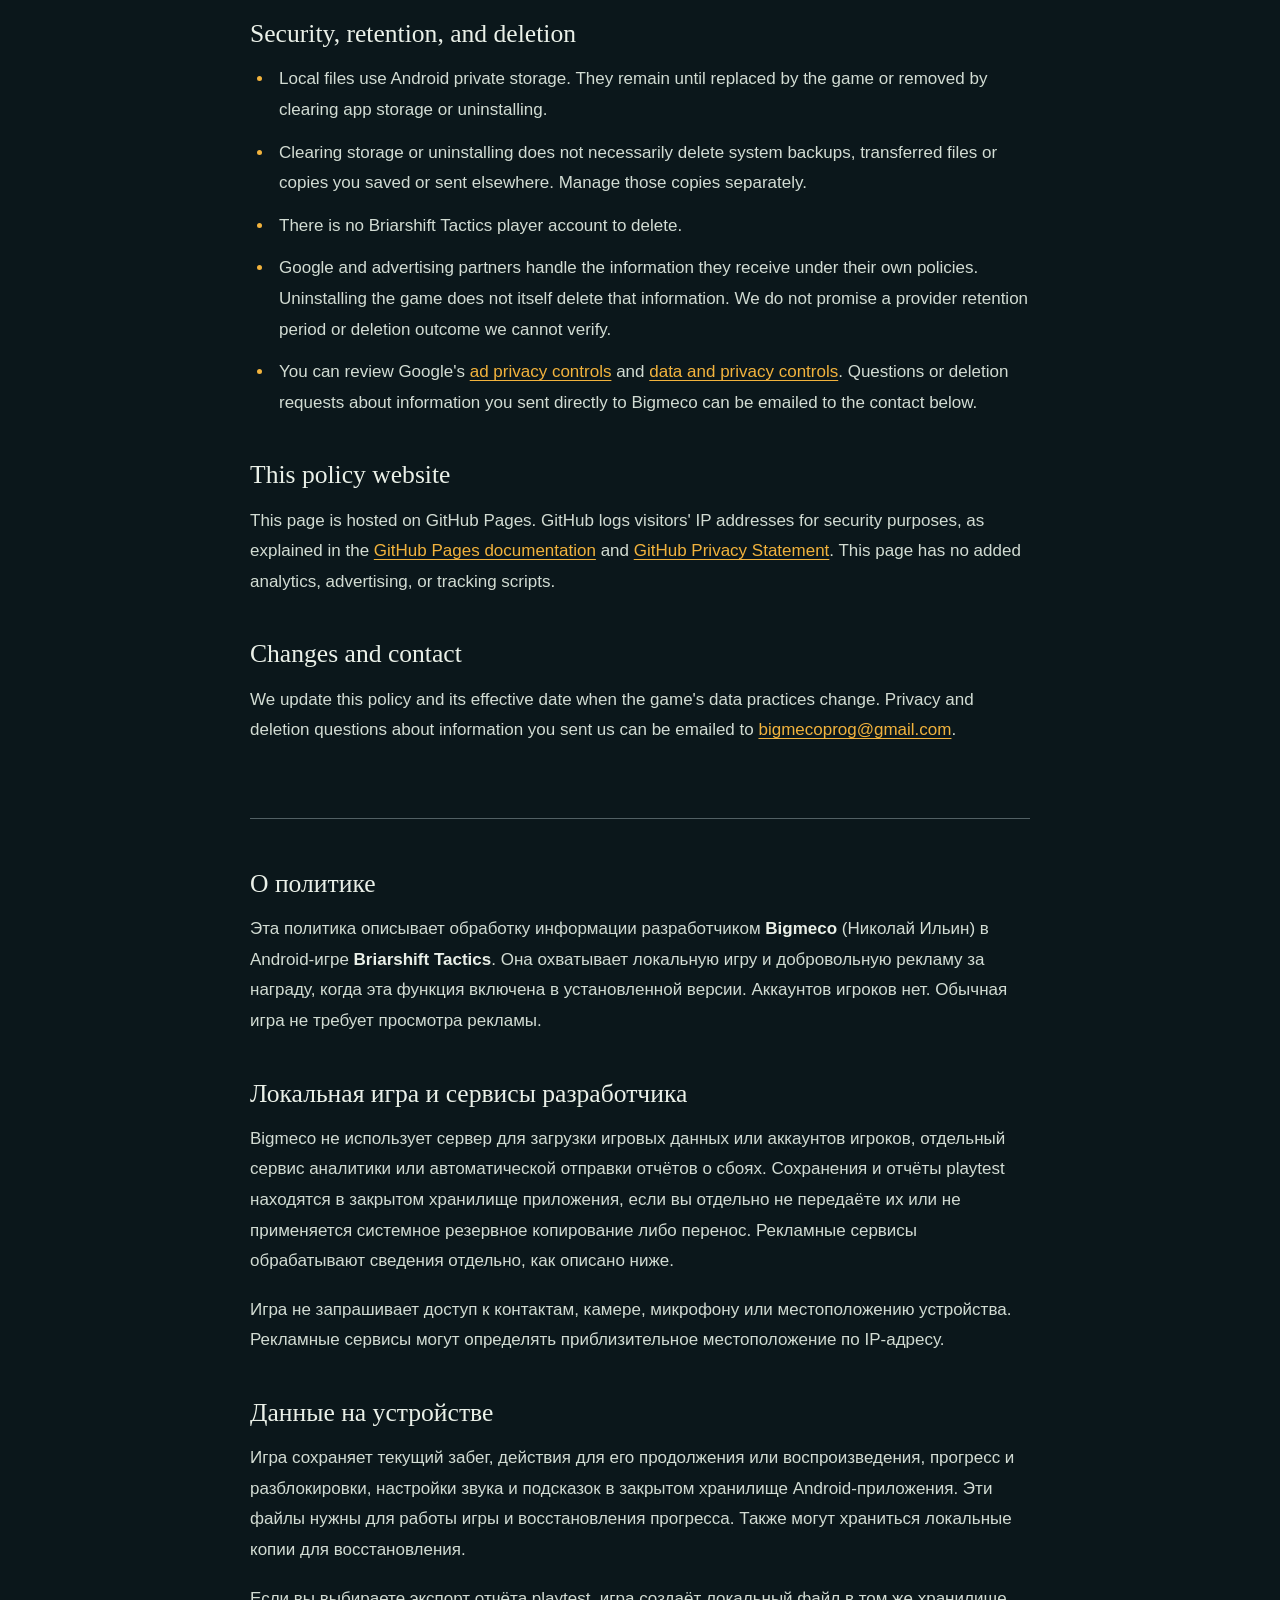
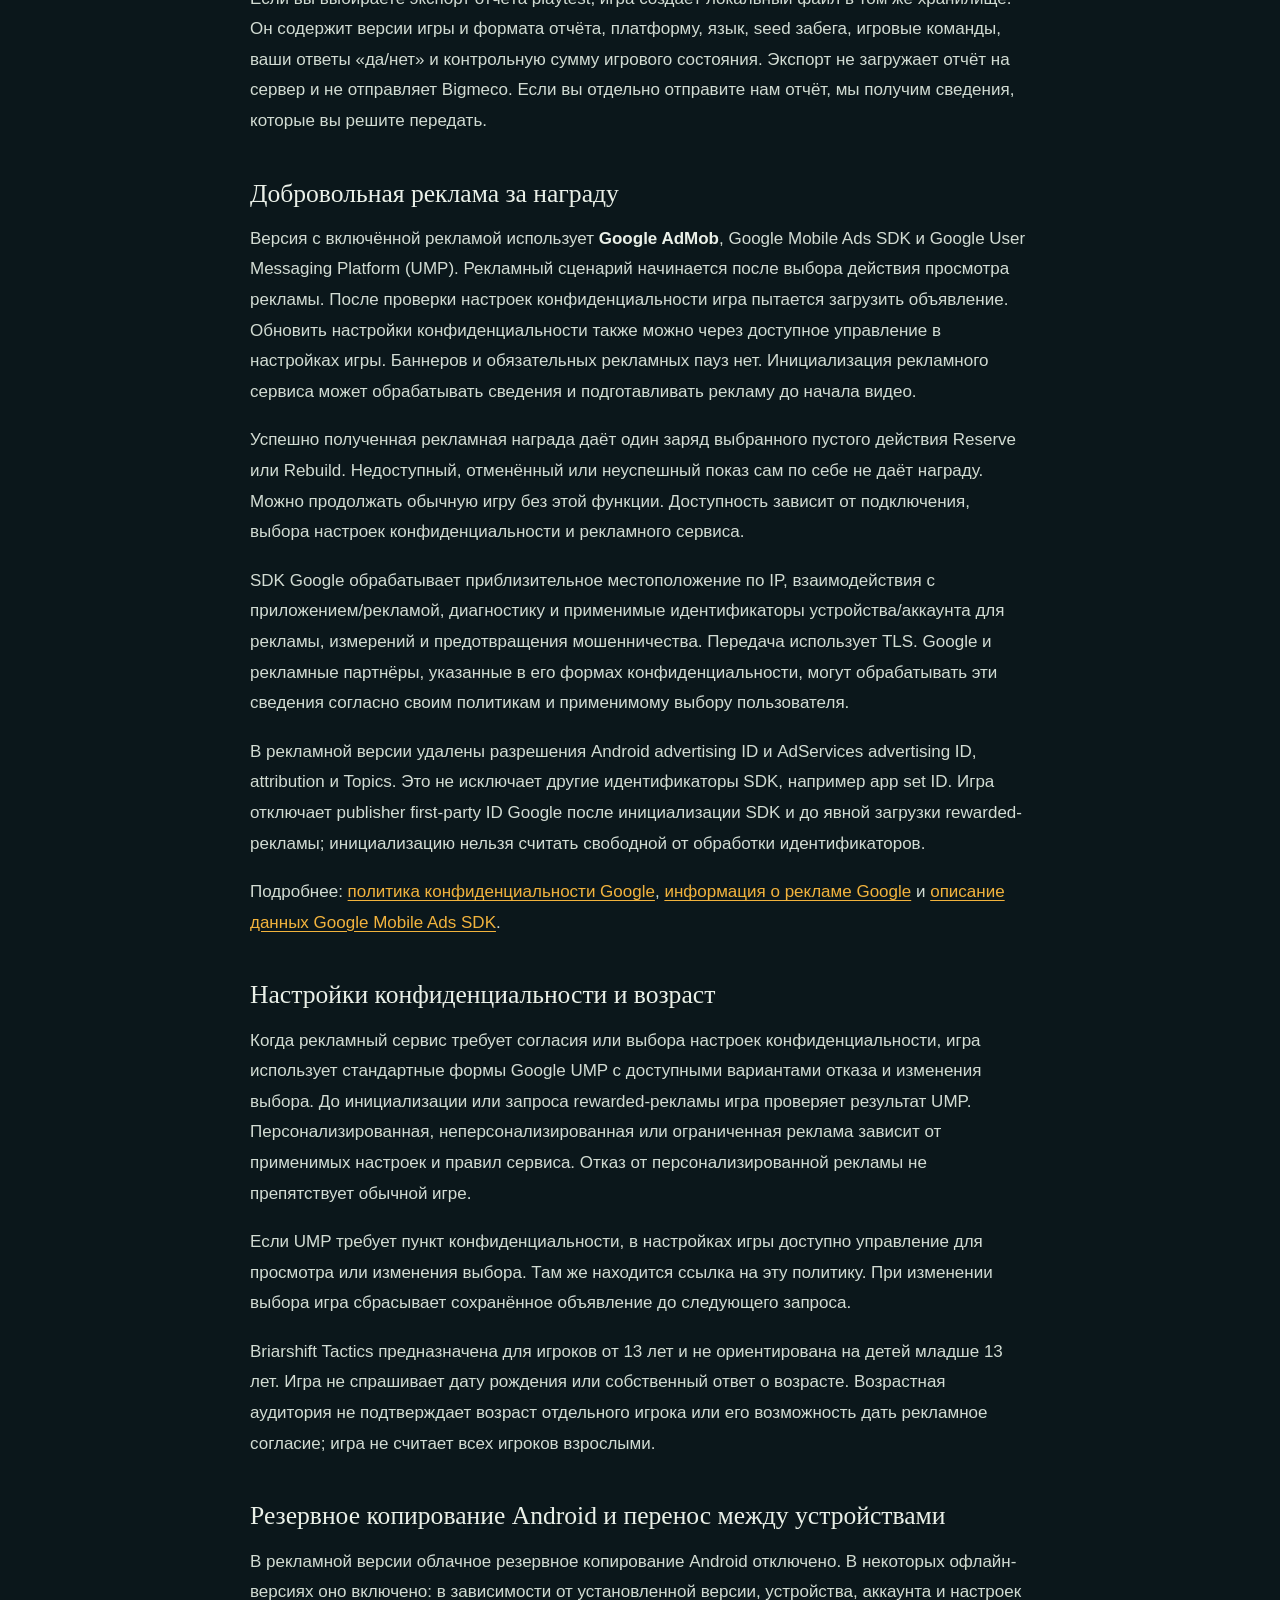
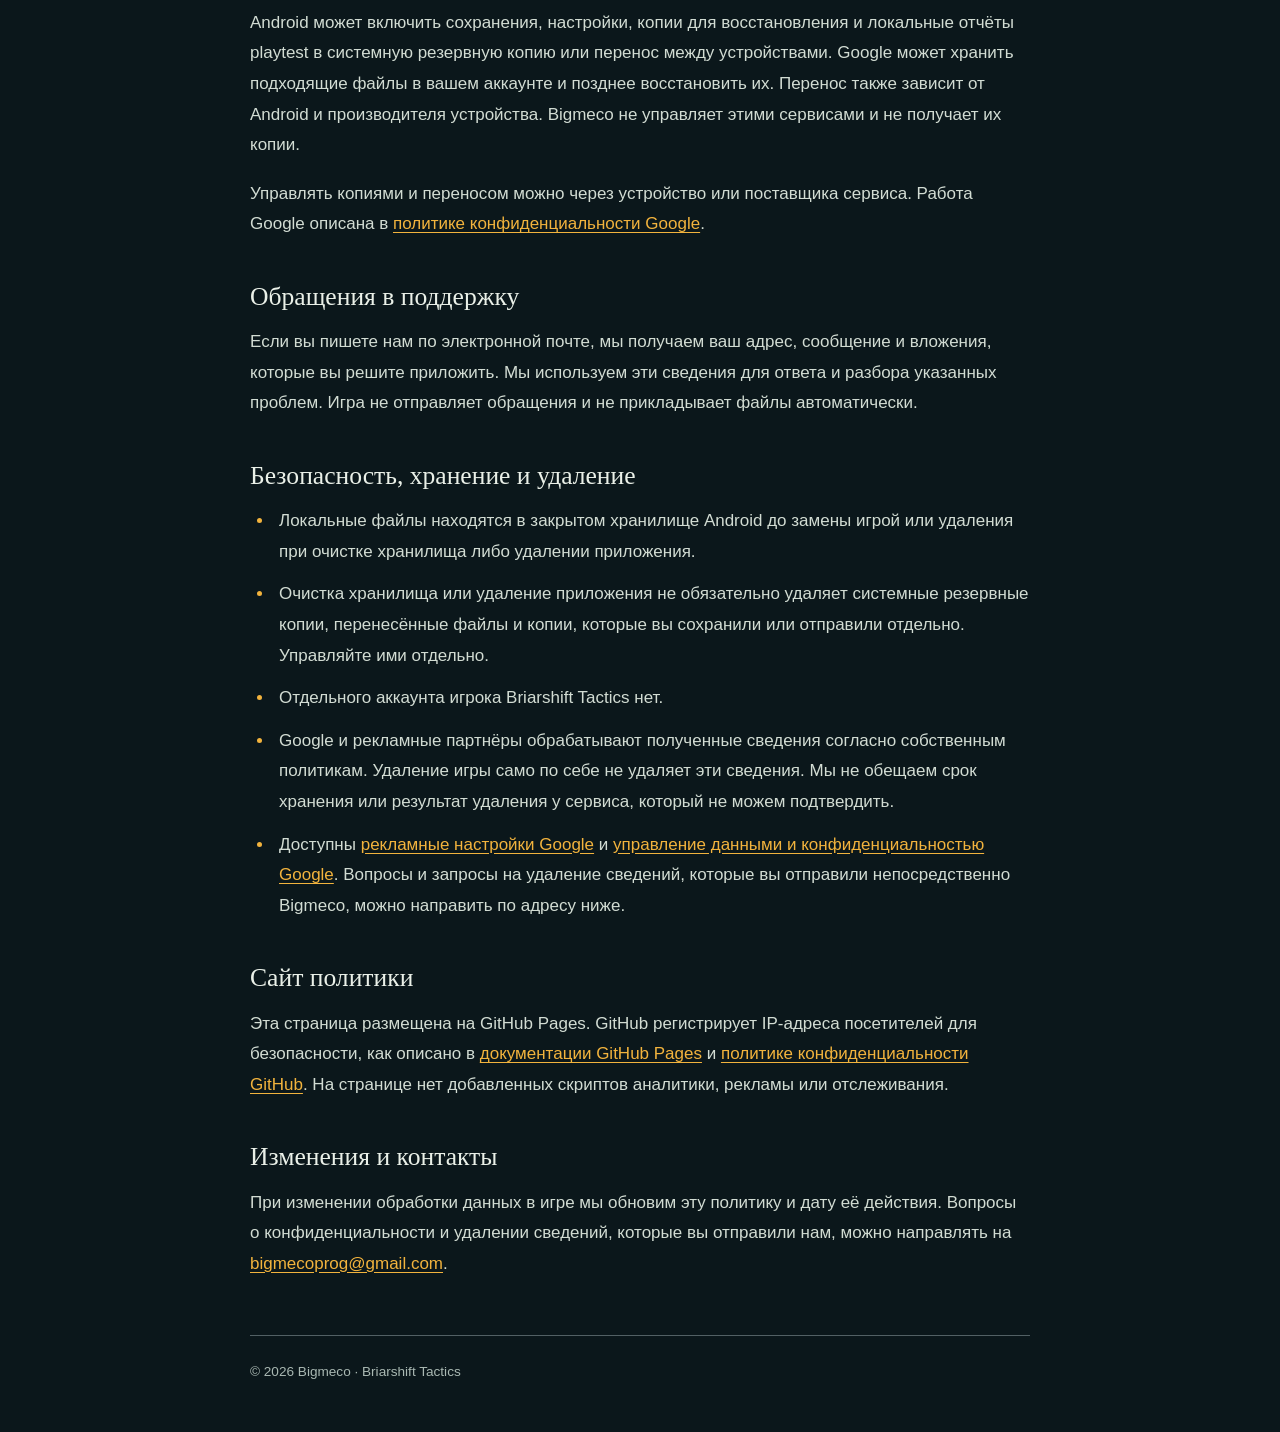
==== commit e3842420: "Update Briarshift privacy policy for optional rewarded ads" ====
--- a/briarshift-tactics/index.html
+++ b/briarshift-tactics/index.html
@@ -96,7 +96,7 @@
     <div class="hero">
       <div class="hero-copy">
         <h1>Briarshift <span>Tactics</span><small>Privacy Policy</small></h1>
-        <p class="meta">Effective date: October 3, 2026<br>Package: <code>com.bigmeco.puzzlecommandrpg</code></p>
+        <p class="meta">Effective date: October 11, 2026<br>Package: <code>com.bigmeco.puzzlecommandrpg</code></p>
         <nav class="language" aria-label="Languages">
           <a href="#english" hreflang="en">English</a>
           <a href="#russian" hreflang="ru">Русский</a>
@@ -110,155 +110,100 @@
 
   <article id="english" lang="en">
     <h2>About this policy</h2>
-    <p>This Privacy Policy explains how <strong>Bigmeco</strong> (developer: Nikolai Ilin) handles
-      information in the Android game <strong>Briarshift Tactics</strong>. It describes the
-      current edition of the game, which works offline and has no player accounts.</p>
-
-    <h2>Data collection and sharing in the game</h2>
-    <p class="notice"><strong>The current game does not automatically send personal information
-      or gameplay data to Bigmeco.</strong> It has no in-game advertising, analytics, automatic
-      crash-reporting service, or developer-operated cloud backend.</p>
-    <p>The game does not request access to your location, contacts, camera, or microphone and
-      does not read advertising identifiers. Bigmeco does not sell your personal information.</p>
+    <p>This Privacy Policy explains how <strong>Bigmeco</strong> (developer: Nikolai Ilin) handles information in the Android game <strong>Briarshift Tactics</strong>. It covers local gameplay and optional rewarded advertising when that feature is enabled in your installed version. The game has no player accounts. Ordinary gameplay does not require watching advertising.</p>
+
+    <h2>Local gameplay and developer services</h2>
+    <p>Bigmeco does not operate a gameplay-upload or player-account backend, a separate analytics service, or an automatic crash-reporting service. Saves and playtest reports stay in the app's private storage unless you separately share them or a system backup or transfer applies. Advertising services process information separately as described below.</p>
+    <p>The game does not request access to contacts, camera, microphone, or your device's location. Advertising services can infer approximate location from an IP address.</p>
 
     <h2>Information stored on your device</h2>
-    <p>The game stores your current run, game actions needed to resume or replay it, progress and
-      unlocks, and sound and hint settings in Android's private app storage. These files are used
-      to run the game and restore your progress. Local recovery copies may also be kept.</p>
-    <p>If you choose to export a playtest report, the game creates a file in the same private app
-      storage. The report contains the game and report versions, platform, language, run seed,
-      game commands, your yes/no playtest answers, and a game-state checksum. Exporting creates a
-      local file; it does not upload the report or send it to Bigmeco. If you separately send a
-      report to us, we receive only the information you choose to send.</p>
+    <p>The game stores your current run, game actions needed to resume or replay it, progress and unlocks, and sound and hint settings in Android's private app storage. These files run the game and restore your progress. Local recovery copies may also be kept.</p>
+    <p>If you choose to export a playtest report, the game creates a local file in the same private storage. It contains game and report versions, platform, language, run seed, game commands, your yes/no playtest answers, and a game-state checksum. Exporting does not upload the report or send it to Bigmeco. If you separately send a report to us, we receive the information you choose to send.</p>
+
+    <h2>Optional rewarded advertising</h2>
+    <p>In an advertising-enabled version, the game uses <strong>Google AdMob</strong>, Google Mobile Ads SDK and Google User Messaging Platform (UMP). The rewarded-ad flow starts when you choose its Watch ad action. The game then checks privacy eligibility and attempts to load an ad. You can also refresh privacy choices through the available Settings control. There are no banner ads or mandatory ad breaks. Ad initialization can process information and prepare advertising before a video starts.</p>
+    <p>A successfully earned rewarded ad grants one charge for the selected empty Reserve or Rebuild action. An unavailable, cancelled or failed ad does not by itself grant a reward. You can continue ordinary gameplay without choosing this feature. Availability depends on your connection, privacy choices and the advertising service.</p>
+    <p>Google's SDK processes IP-derived approximate location, app/ad interactions, diagnostics and applicable device/account identifiers for advertising, measurement and fraud prevention. Its data transmission uses TLS. Google and the advertising partners identified in its privacy forms may process this information under their policies and your applicable choices.</p>
+    <p>The advertising edition removes the Android advertising-ID permission and the AdServices advertising-ID, attribution and Topics permissions. This does not exclude other SDK identifiers, such as app set ID. The game disables Google's publisher first-party ID after SDK initialization and before its explicit rewarded-ad load; initialization cannot be described as identifier-free.</p>
+    <p>See <a href="https://policies.google.com/privacy">Google's Privacy Policy</a>, <a href="https://policies.google.com/technologies/ads">Google's advertising information</a> and <a href="https://developers.google.com/admob/android/privacy/play-data-disclosure">Google Mobile Ads SDK data disclosure</a> for more information.</p>
+
+    <h2>Privacy choices and age</h2>
+    <p>Where the advertising service requires consent or privacy choices, the game uses the standard Google UMP forms, including available refusal and choice-management controls. The game checks UMP's result before initializing or requesting rewarded advertising. Personalized, non-personalized or limited advertising may depend on the applicable choices and provider rules. Declining personalized advertising does not prevent ordinary gameplay.</p>
+    <p>When UMP requires a privacy-options entry, Settings provides a control to review or change your choices. Settings also links to this policy. A change to privacy choices invalidates the game's cached ad before another request.</p>
+    <p>Briarshift Tactics is intended for players aged 13 and older and is not directed to children under 13. It does not ask for a birth date or a custom age answer. The audience label does not verify an individual's age or advertising-consent eligibility; the game does not classify all players as adults.</p>
 
     <h2>Android backup and device transfers</h2>
-    <p>Android backup is enabled for this app. Depending on your device, account, and backup
-      settings, Android may include the game's saves, settings, recovery copies, and local
-      playtest reports in a system backup or a transfer to another device. Google backup may
-      store these files in your Google account and restore them when you reinstall the app or
-      set up another device. Bigmeco does not operate this backup service or receive its copies.</p>
-    <p>Backup availability and protection depend on the system and your settings. You can manage
-      backups through your device or backup provider. Google's handling of its services is
-      described in <a href="https://policies.google.com/privacy">Google's Privacy Policy</a>.</p>
+    <p>The advertising edition disables Android cloud backup. Some offline editions enable it: depending on your installed version, device, account and backup settings, Android may include saves, settings, recovery copies and local playtest reports in a system backup or device transfer. Google backup may store eligible files in your Google account and restore them later. Device-transfer behavior also depends on Android and the device manufacturer. Bigmeco does not operate these services or receive their copies.</p>
+    <p>Manage backups and transfers through your device or provider. Google's handling is described in <a href="https://policies.google.com/privacy">Google's Privacy Policy</a>.</p>
 
     <h2>Support messages</h2>
-    <p>If you contact us by email, we receive your email address, message, and any attachments
-      you choose to include. We use this information to answer your request and investigate
-      reported issues. The game does not send support messages or attach files automatically.</p>
+    <p>If you contact us by email, we receive your email address, message and attachments you choose to include. We use this information to answer your request and investigate reported issues. The game does not send support messages or attach files automatically.</p>
 
     <h2>Security, retention, and deletion</h2>
     <ul>
-      <li>Local files use the private storage provided by Android. They remain until replaced by
-        the game or removed by clearing the app's storage or uninstalling the app.</li>
-      <li>Clearing local app storage or uninstalling does not necessarily remove system backups;
-        a backup may restore the files later. Manage or delete backups separately through your
-        device or backup provider.</li>
-      <li>Any copy you separately save or send outside the app must be deleted separately.</li>
+      <li>Local files use Android private storage. They remain until replaced by the game or removed by clearing app storage or uninstalling.</li>
+      <li>Clearing storage or uninstalling does not necessarily delete system backups, transferred files or copies you saved or sent elsewhere. Manage those copies separately.</li>
       <li>There is no Briarshift Tactics player account to delete.</li>
+      <li>Google and advertising partners handle the information they receive under their own policies. Uninstalling the game does not itself delete that information. We do not promise a provider retention period or deletion outcome we cannot verify.</li>
+      <li>You can review Google's <a href="https://myadcenter.google.com/">ad privacy controls</a> and <a href="https://myaccount.google.com/data-and-privacy">data and privacy controls</a>. Questions or deletion requests about information you sent directly to Bigmeco can be emailed to the contact below.</li>
     </ul>
 
-    <h2>Advertising and future updates</h2>
-    <p>Optional rewarded advertising is planned for a future update. The current edition does
-      not contain an active advertising SDK and does not collect advertising data. Before an
-      update introduces advertising or other new data practices, this policy will be updated
-      to identify the services involved, their data handling, and applicable user choices or
-      consent requirements. The statements about the current edition do not describe a future
-      edition with advertising.</p>
-
-    <h2>Children</h2>
-    <p>Briarshift Tactics is intended for players aged 13 and older and is not directed to
-      children under 13.</p>
-
     <h2>This policy website</h2>
-    <p>This page is hosted on GitHub Pages. GitHub logs visitors' IP addresses for security
-      purposes, as explained in the
-      <a href="https://docs.github.com/en/pages/getting-started-with-github-pages/what-is-github-pages#data-collection">GitHub Pages documentation</a>
-      and <a href="https://docs.github.com/en/site-policy/privacy-policies/github-general-privacy-statement">GitHub Privacy Statement</a>.
-      This page has no added analytics, advertising, or tracking scripts.</p>
+    <p>This page is hosted on GitHub Pages. GitHub logs visitors' IP addresses for security purposes, as explained in the <a href="https://docs.github.com/en/pages/getting-started-with-github-pages/what-is-github-pages#data-collection">GitHub Pages documentation</a> and <a href="https://docs.github.com/en/site-policy/privacy-policies/github-general-privacy-statement">GitHub Privacy Statement</a>. This page has no added analytics, advertising, or tracking scripts.</p>
 
     <h2>Changes and contact</h2>
-    <p>We will update this policy and its effective date when the game's data practices change.
-      Privacy and deletion questions about information you sent us can be emailed to
-      <a href="mailto:bigmecoprog@gmail.com">bigmecoprog@gmail.com</a>.</p>
+    <p>We update this policy and its effective date when the game's data practices change. Privacy and deletion questions about information you sent us can be emailed to <a href="mailto:bigmecoprog@gmail.com">bigmecoprog@gmail.com</a>.</p>
   </article>
 
   <article id="russian" lang="ru">
     <h2>О политике</h2>
-    <p>Эта политика описывает обработку информации разработчиком <strong>Bigmeco</strong>
-      (Николай Ильин) в Android-игре <strong>Briarshift Tactics</strong>. Она относится к текущей
-      версии игры, которая работает офлайн и не использует аккаунты игроков.</p>
-
-    <h2>Сбор и передача данных в игре</h2>
-    <p class="notice"><strong>Текущая игра не отправляет персональную информацию или игровые
-      данные Bigmeco автоматически.</strong> В ней нет рекламы, аналитики, сервиса автоматической
-      отправки отчётов о сбоях или облачного сервера разработчика.</p>
-    <p>Игра не запрашивает доступ к местоположению, контактам, камере или микрофону и не читает
-      рекламные идентификаторы. Bigmeco не продаёт ваши персональные данные.</p>
+    <p>Эта политика описывает обработку информации разработчиком <strong>Bigmeco</strong> (Николай Ильин) в Android-игре <strong>Briarshift Tactics</strong>. Она охватывает локальную игру и добровольную рекламу за награду, когда эта функция включена в установленной версии. Аккаунтов игроков нет. Обычная игра не требует просмотра рекламы.</p>
+
+    <h2>Локальная игра и сервисы разработчика</h2>
+    <p>Bigmeco не использует сервер для загрузки игровых данных или аккаунтов игроков, отдельный сервис аналитики или автоматической отправки отчётов о сбоях. Сохранения и отчёты playtest находятся в закрытом хранилище приложения, если вы отдельно не передаёте их или не применяется системное резервное копирование либо перенос. Рекламные сервисы обрабатывают сведения отдельно, как описано ниже.</p>
+    <p>Игра не запрашивает доступ к контактам, камере, микрофону или местоположению устройства. Рекламные сервисы могут определять приблизительное местоположение по IP-адресу.</p>
 
     <h2>Данные на устройстве</h2>
-    <p>Игра сохраняет текущий забег, игровые действия для его продолжения или воспроизведения,
-      прогресс и разблокировки, настройки звука и подсказок в закрытом хранилище Android-приложения.
-      Эти файлы нужны для работы игры и восстановления прогресса. Также могут храниться локальные
-      копии для восстановления.</p>
-    <p>Если вы выбираете экспорт отчёта playtest, игра создаёт файл в том же закрытом хранилище.
-      Отчёт содержит версии игры и формата отчёта, платформу, язык, seed забега, игровые команды,
-      ваши ответы «да/нет» на вопросы playtest и контрольную сумму игрового состояния. Экспорт
-      создаёт локальный файл и не загружает его на сервер или отправляет Bigmeco. Если вы отдельно
-      отправите нам отчёт, мы получим только сведения, которые вы решите передать.</p>
+    <p>Игра сохраняет текущий забег, действия для его продолжения или воспроизведения, прогресс и разблокировки, настройки звука и подсказок в закрытом хранилище Android-приложения. Эти файлы нужны для работы игры и восстановления прогресса. Также могут храниться локальные копии для восстановления.</p>
+    <p>Если вы выбираете экспорт отчёта playtest, игра создаёт локальный файл в том же хранилище. Он содержит версии игры и формата отчёта, платформу, язык, seed забега, игровые команды, ваши ответы «да/нет» и контрольную сумму игрового состояния. Экспорт не загружает отчёт на сервер и не отправляет Bigmeco. Если вы отдельно отправите нам отчёт, мы получим сведения, которые вы решите передать.</p>
+
+    <h2>Добровольная реклама за награду</h2>
+    <p>Версия с включённой рекламой использует <strong>Google AdMob</strong>, Google Mobile Ads SDK и Google User Messaging Platform (UMP). Рекламный сценарий начинается после выбора действия просмотра рекламы. После проверки настроек конфиденциальности игра пытается загрузить объявление. Обновить настройки конфиденциальности также можно через доступное управление в настройках игры. Баннеров и обязательных рекламных пауз нет. Инициализация рекламного сервиса может обрабатывать сведения и подготавливать рекламу до начала видео.</p>
+    <p>Успешно полученная рекламная награда даёт один заряд выбранного пустого действия Reserve или Rebuild. Недоступный, отменённый или неуспешный показ сам по себе не даёт награду. Можно продолжать обычную игру без этой функции. Доступность зависит от подключения, выбора настроек конфиденциальности и рекламного сервиса.</p>
+    <p>SDK Google обрабатывает приблизительное местоположение по IP, взаимодействия с приложением/рекламой, диагностику и применимые идентификаторы устройства/аккаунта для рекламы, измерений и предотвращения мошенничества. Передача использует TLS. Google и рекламные партнёры, указанные в его формах конфиденциальности, могут обрабатывать эти сведения согласно своим политикам и применимому выбору пользователя.</p>
+    <p>В рекламной версии удалены разрешения Android advertising ID и AdServices advertising ID, attribution и Topics. Это не исключает другие идентификаторы SDK, например app set ID. Игра отключает publisher first-party ID Google после инициализации SDK и до явной загрузки rewarded-рекламы; инициализацию нельзя считать свободной от обработки идентификаторов.</p>
+    <p>Подробнее: <a href="https://policies.google.com/privacy">политика конфиденциальности Google</a>, <a href="https://policies.google.com/technologies/ads">информация о рекламе Google</a> и <a href="https://developers.google.com/admob/android/privacy/play-data-disclosure">описание данных Google Mobile Ads SDK</a>.</p>
+
+    <h2>Настройки конфиденциальности и возраст</h2>
+    <p>Когда рекламный сервис требует согласия или выбора настроек конфиденциальности, игра использует стандартные формы Google UMP с доступными вариантами отказа и изменения выбора. До инициализации или запроса rewarded-рекламы игра проверяет результат UMP. Персонализированная, неперсонализированная или ограниченная реклама зависит от применимых настроек и правил сервиса. Отказ от персонализированной рекламы не препятствует обычной игре.</p>
+    <p>Если UMP требует пункт конфиденциальности, в настройках игры доступно управление для просмотра или изменения выбора. Там же находится ссылка на эту политику. При изменении выбора игра сбрасывает сохранённое объявление до следующего запроса.</p>
+    <p>Briarshift Tactics предназначена для игроков от 13 лет и не ориентирована на детей младше 13 лет. Игра не спрашивает дату рождения или собственный ответ о возрасте. Возрастная аудитория не подтверждает возраст отдельного игрока или его возможность дать рекламное согласие; игра не считает всех игроков взрослыми.</p>
 
     <h2>Резервное копирование Android и перенос между устройствами</h2>
-    <p>Для приложения включено резервное копирование Android. В зависимости от устройства,
-      аккаунта и настроек система может включить сохранения, настройки, копии для восстановления
-      и локальные отчёты playtest в системную резервную копию или перенос на другое устройство.
-      Резервное копирование Google может сохранить эти файлы в вашем аккаунте Google и восстановить
-      их при переустановке приложения или настройке другого устройства. Bigmeco не управляет этим
-      сервисом и не получает его копии.</p>
-    <p>Доступность и защита резервных копий зависят от системы и ваших настроек. Управлять копиями
-      можно через устройство или поставщика резервного копирования. Работа сервисов Google описана
-      в <a href="https://policies.google.com/privacy">политике конфиденциальности Google</a>.</p>
+    <p>В рекламной версии облачное резервное копирование Android отключено. В некоторых офлайн-версиях оно включено: в зависимости от установленной версии, устройства, аккаунта и настроек Android может включить сохранения, настройки, копии для восстановления и локальные отчёты playtest в системную резервную копию или перенос между устройствами. Google может хранить подходящие файлы в вашем аккаунте и позднее восстановить их. Перенос также зависит от Android и производителя устройства. Bigmeco не управляет этими сервисами и не получает их копии.</p>
+    <p>Управлять копиями и переносом можно через устройство или поставщика сервиса. Работа Google описана в <a href="https://policies.google.com/privacy">политике конфиденциальности Google</a>.</p>
 
     <h2>Обращения в поддержку</h2>
-    <p>Если вы пишете нам по электронной почте, мы получаем ваш адрес, сообщение и вложения,
-      которые вы решите приложить. Мы используем эти сведения для ответа и разбора указанных
-      проблем. Игра не отправляет обращения и не прикладывает файлы автоматически.</p>
+    <p>Если вы пишете нам по электронной почте, мы получаем ваш адрес, сообщение и вложения, которые вы решите приложить. Мы используем эти сведения для ответа и разбора указанных проблем. Игра не отправляет обращения и не прикладывает файлы автоматически.</p>
 
     <h2>Безопасность, хранение и удаление</h2>
     <ul>
-      <li>Локальные файлы находятся в закрытом хранилище Android. Они остаются до замены игрой
-        или удаления при очистке хранилища приложения либо удалении приложения.</li>
-      <li>Очистка локального хранилища или удаление приложения не обязательно удаляет системные
-        резервные копии: позднее файлы могут восстановиться из копии. Управляйте резервными копиями
-        и удаляйте их отдельно через устройство или поставщика резервного копирования.</li>
-      <li>Копии, которые вы отдельно сохранили или отправили за пределы приложения, нужно удалять
-        отдельно.</li>
+      <li>Локальные файлы находятся в закрытом хранилище Android до замены игрой или удаления при очистке хранилища либо удалении приложения.</li>
+      <li>Очистка хранилища или удаление приложения не обязательно удаляет системные резервные копии, перенесённые файлы и копии, которые вы сохранили или отправили отдельно. Управляйте ими отдельно.</li>
       <li>Отдельного аккаунта игрока Briarshift Tactics нет.</li>
+      <li>Google и рекламные партнёры обрабатывают полученные сведения согласно собственным политикам. Удаление игры само по себе не удаляет эти сведения. Мы не обещаем срок хранения или результат удаления у сервиса, который не можем подтвердить.</li>
+      <li>Доступны <a href="https://myadcenter.google.com/">рекламные настройки Google</a> и <a href="https://myaccount.google.com/data-and-privacy">управление данными и конфиденциальностью Google</a>. Вопросы и запросы на удаление сведений, которые вы отправили непосредственно Bigmeco, можно направить по адресу ниже.</li>
     </ul>
 
-    <h2>Реклама и будущие обновления</h2>
-    <p>Для будущего обновления планируется добровольная реклама за награду. В текущей версии нет
-      активного рекламного SDK, и она не собирает рекламные данные. До выпуска обновления с
-      рекламой или иным новым порядком обработки данных эта политика будет обновлена: в ней
-      будут указаны используемые сервисы, обработка данных и применимые настройки или требования
-      к согласию пользователя. Утверждения о текущей версии не описывают будущую версию с рекламой.</p>
-
-    <h2>Дети</h2>
-    <p>Briarshift Tactics предназначена для игроков от 13 лет и не ориентирована на детей
-      младше 13 лет.</p>
-
     <h2>Сайт политики</h2>
-    <p>Эта страница размещена на GitHub Pages. GitHub регистрирует IP-адреса посетителей для
-      безопасности, как описано в
-      <a href="https://docs.github.com/en/pages/getting-started-with-github-pages/what-is-github-pages#data-collection">документации GitHub Pages</a>
-      и <a href="https://docs.github.com/en/site-policy/privacy-policies/github-general-privacy-statement">политике конфиденциальности GitHub</a>.
-      На странице нет добавленных скриптов аналитики, рекламы или отслеживания.</p>
+    <p>Эта страница размещена на GitHub Pages. GitHub регистрирует IP-адреса посетителей для безопасности, как описано в <a href="https://docs.github.com/en/pages/getting-started-with-github-pages/what-is-github-pages#data-collection">документации GitHub Pages</a> и <a href="https://docs.github.com/en/site-policy/privacy-policies/github-general-privacy-statement">политике конфиденциальности GitHub</a>. На странице нет добавленных скриптов аналитики, рекламы или отслеживания.</p>
 
     <h2>Изменения и контакты</h2>
-    <p>При изменении обработки данных в игре мы обновим эту политику и дату её действия.
-      Вопросы о конфиденциальности и удалении сведений, которые вы отправили нам,
-      можно направлять на <a href="mailto:bigmecoprog@gmail.com">bigmecoprog@gmail.com</a>.</p>
+    <p>При изменении обработки данных в игре мы обновим эту политику и дату её действия. Вопросы о конфиденциальности и удалении сведений, которые вы отправили нам, можно направлять на <a href="mailto:bigmecoprog@gmail.com">bigmecoprog@gmail.com</a>.</p>
   </article>
 
   <footer>© 2026 Bigmeco · Briarshift Tactics</footer>
 </main>
 </body>
 </html>
+
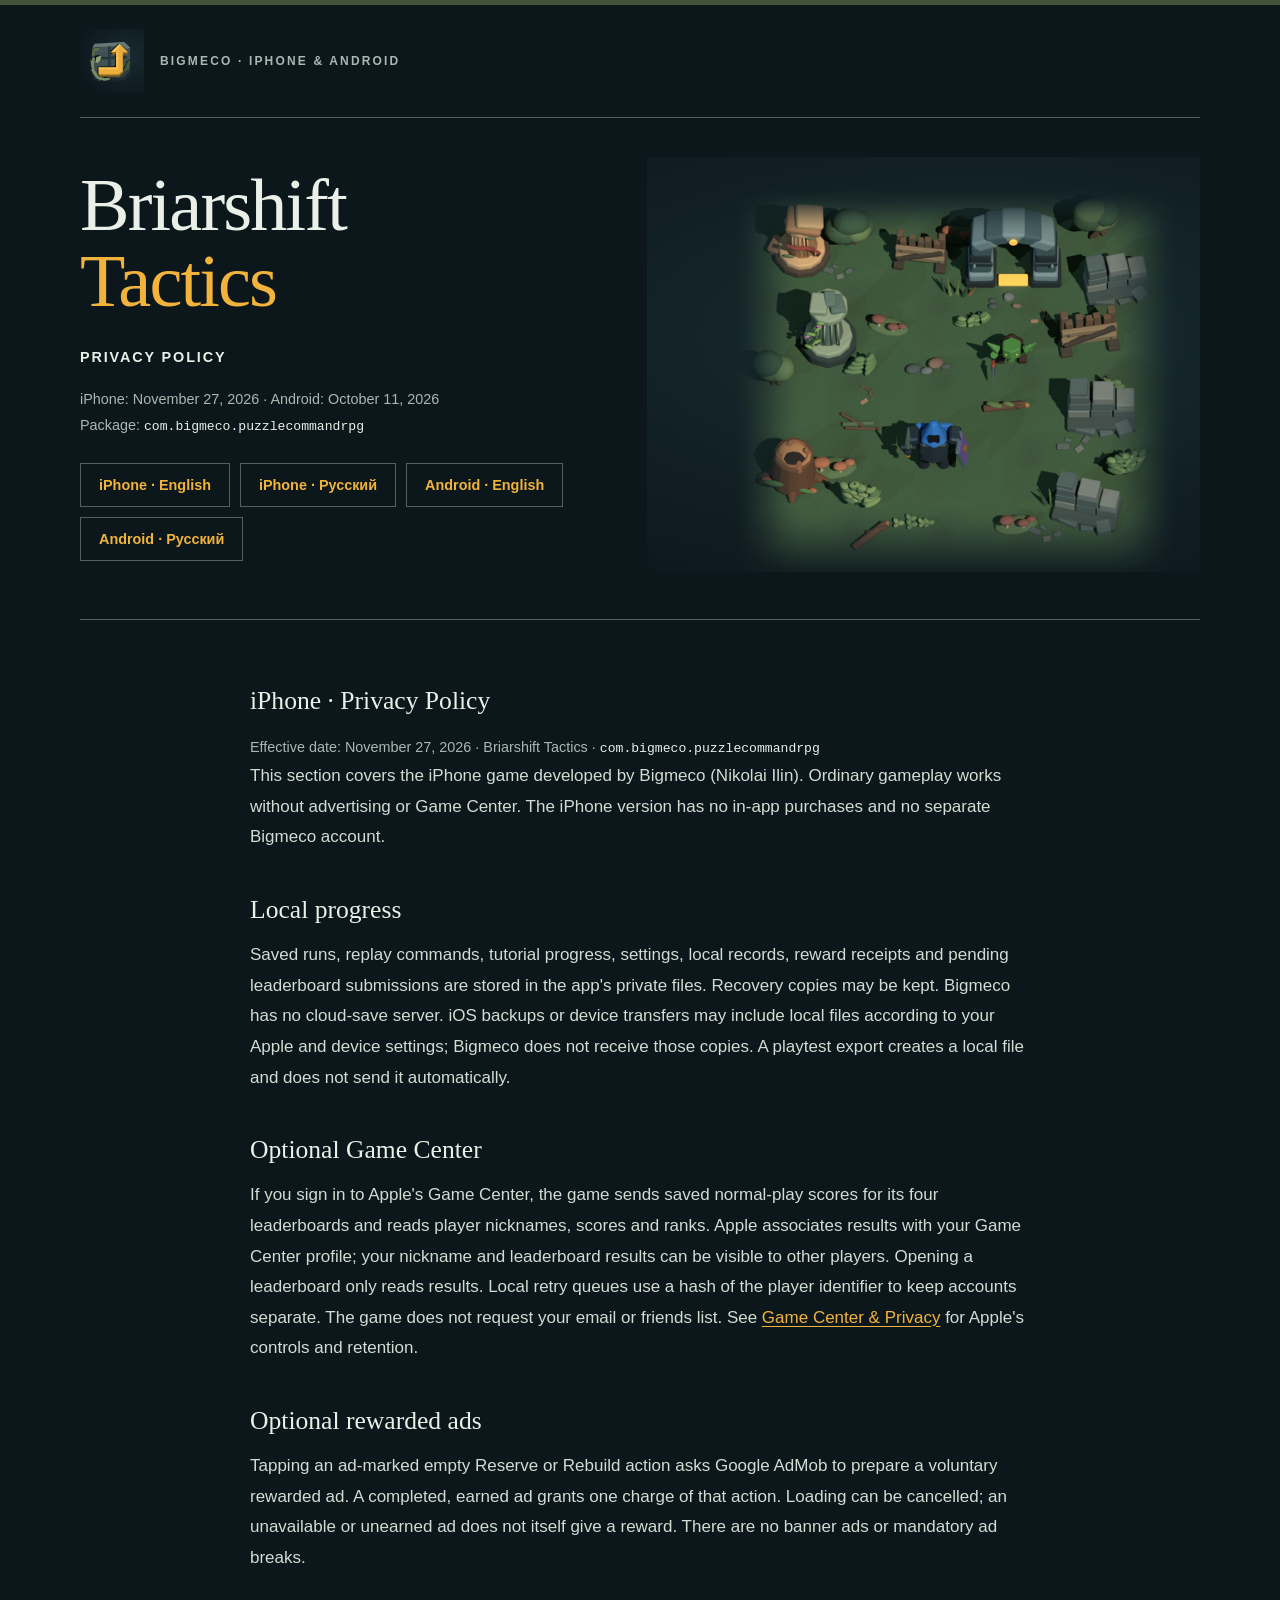
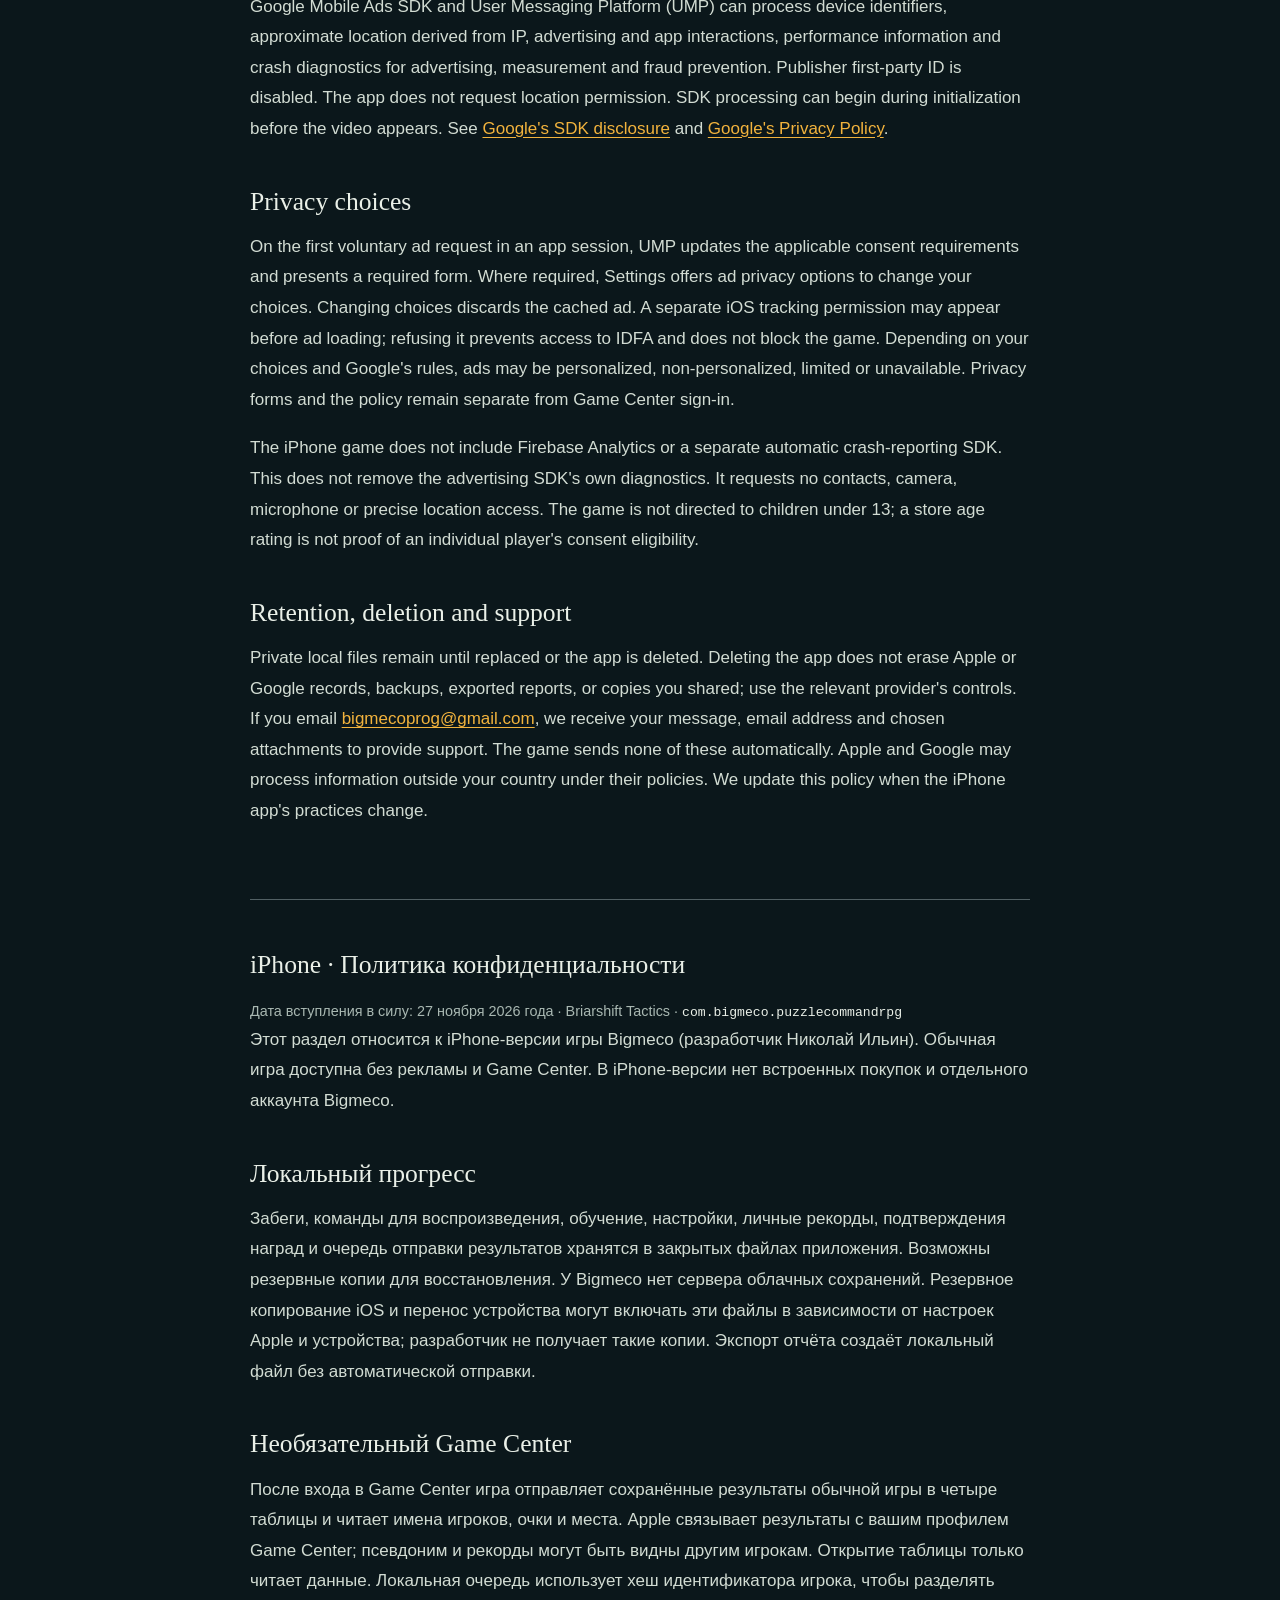
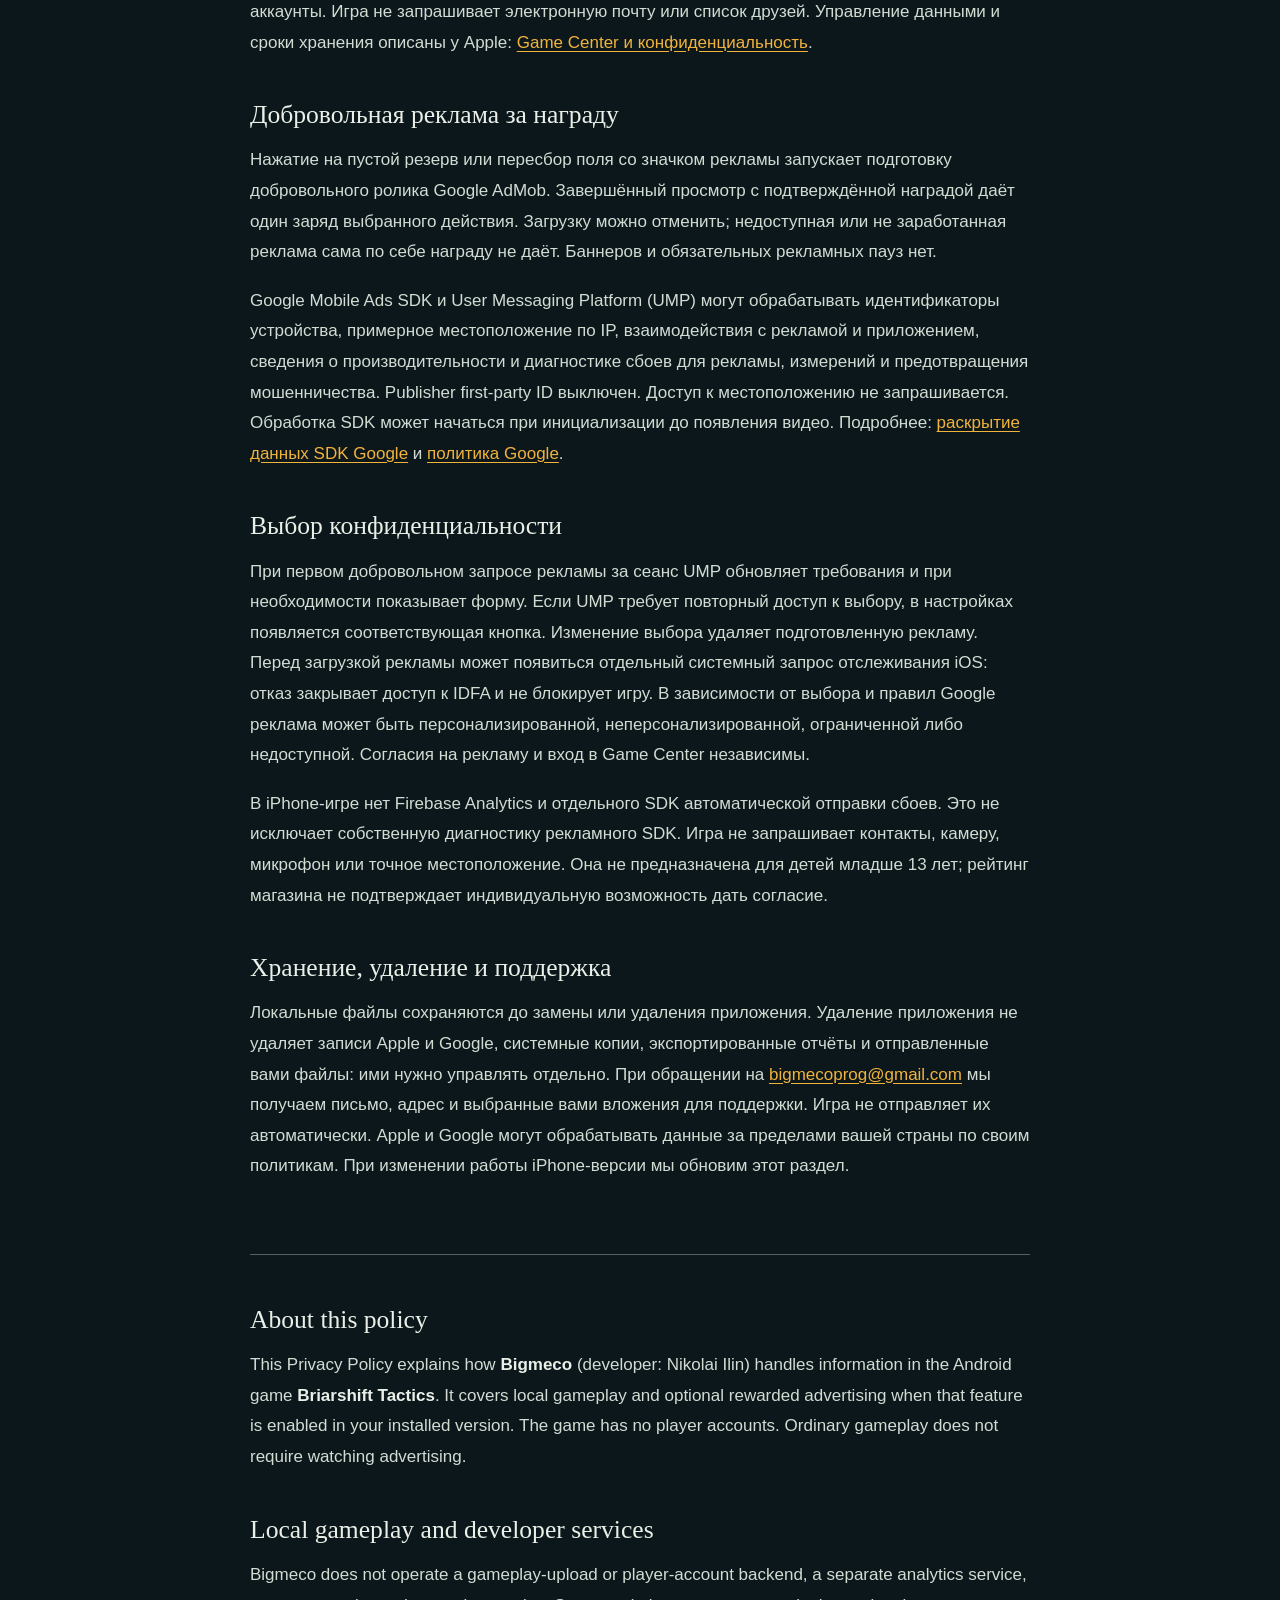
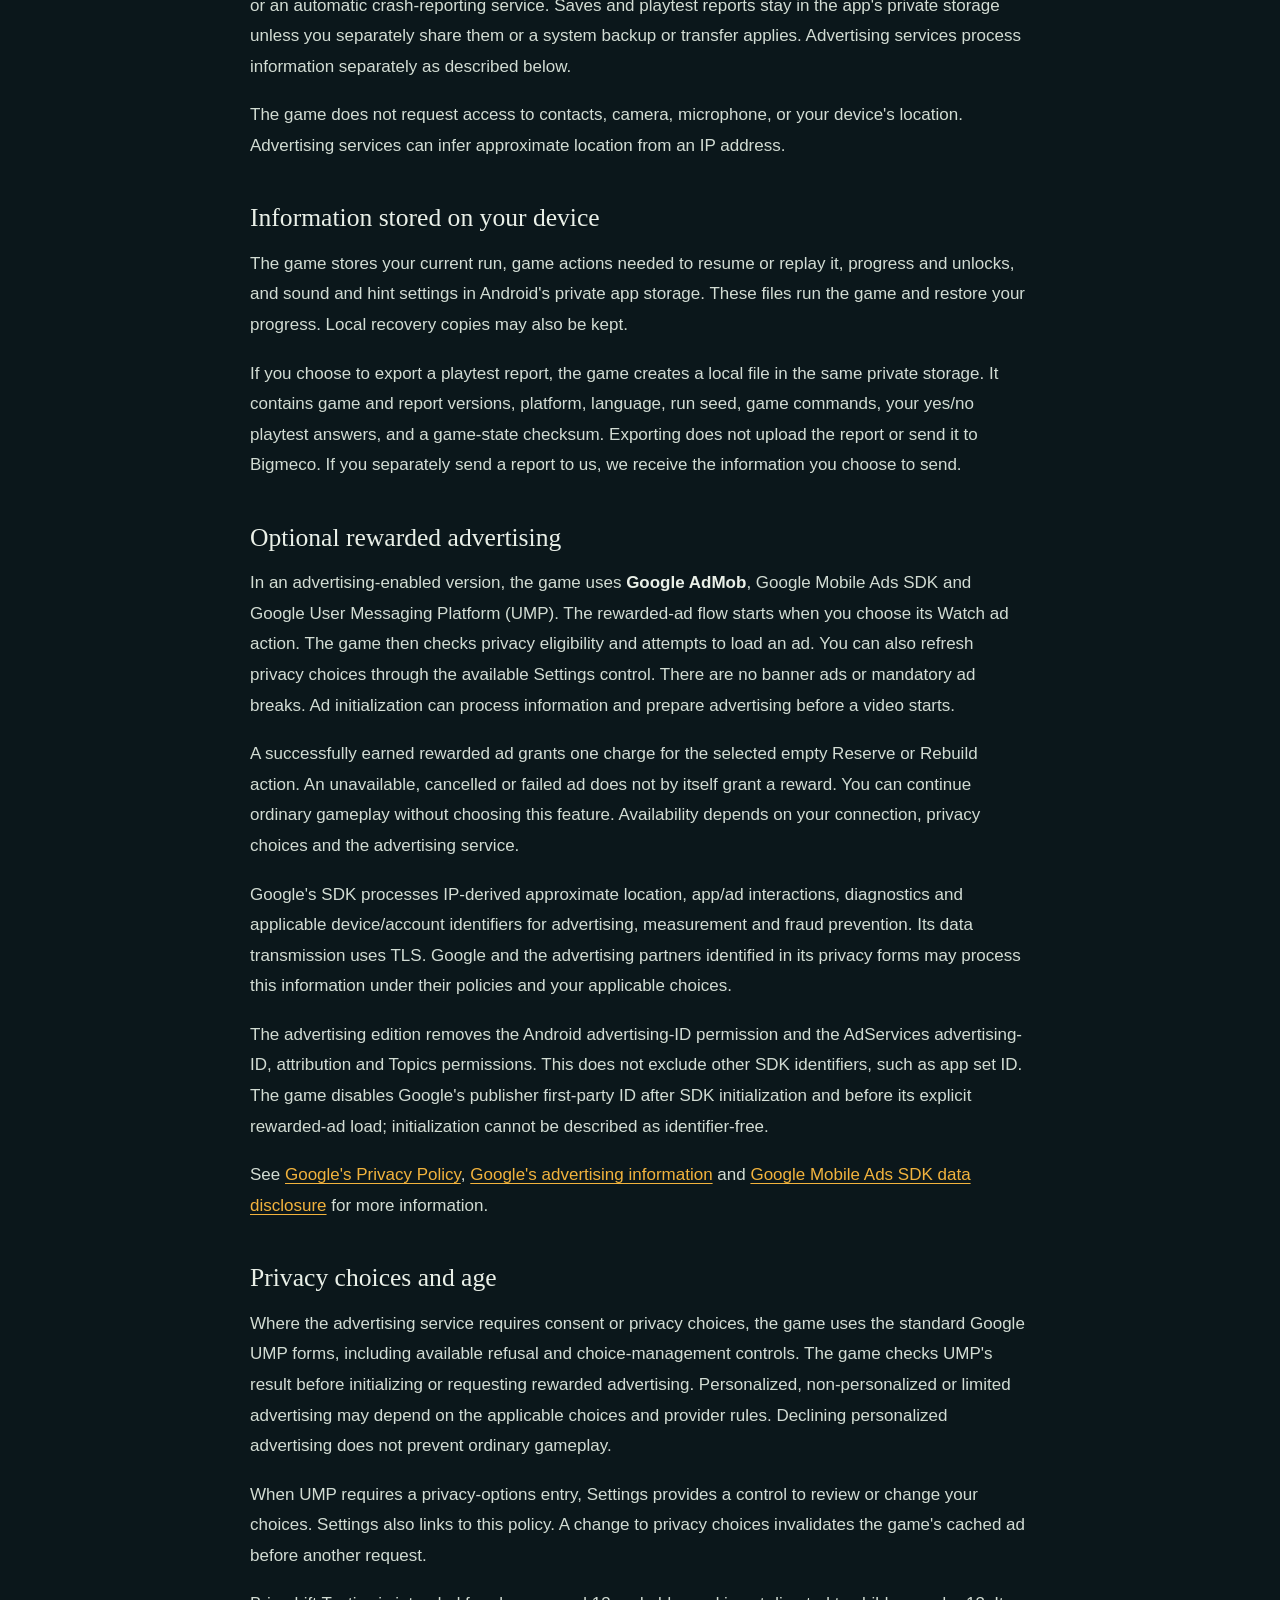
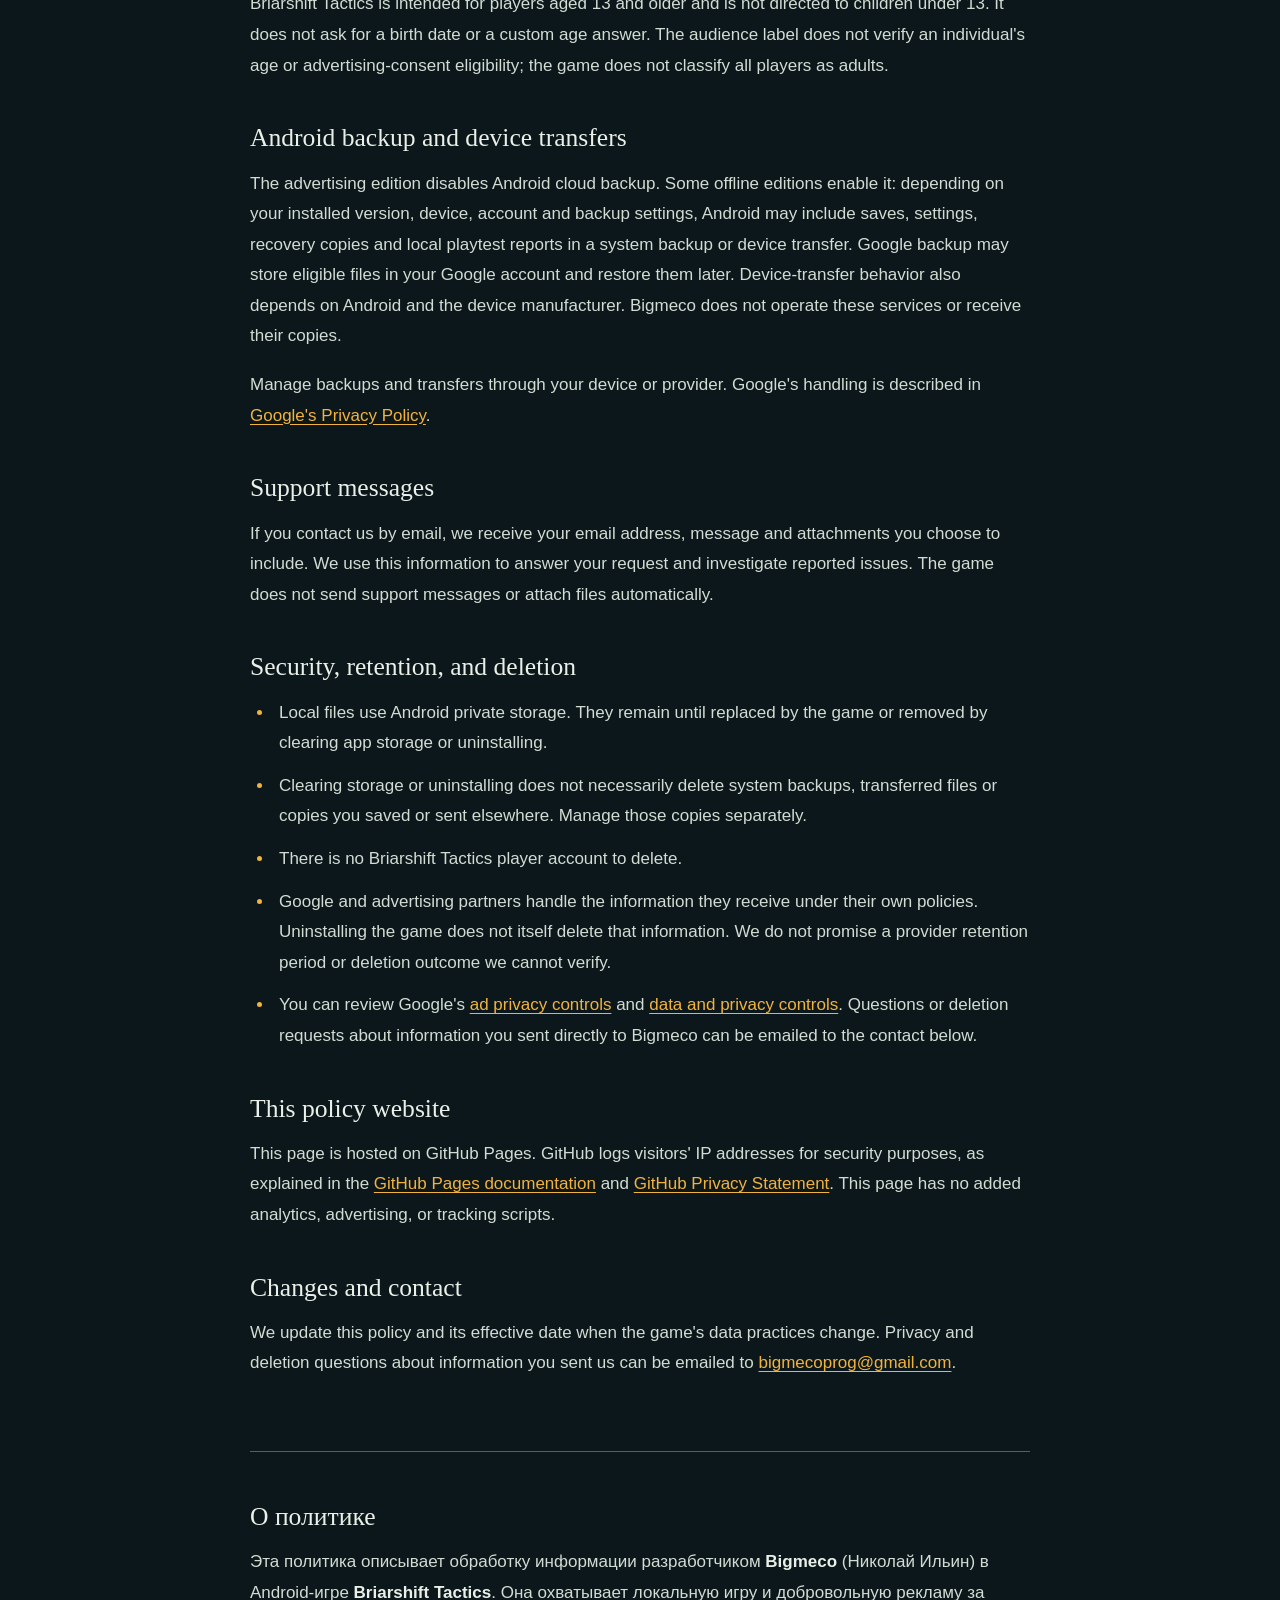
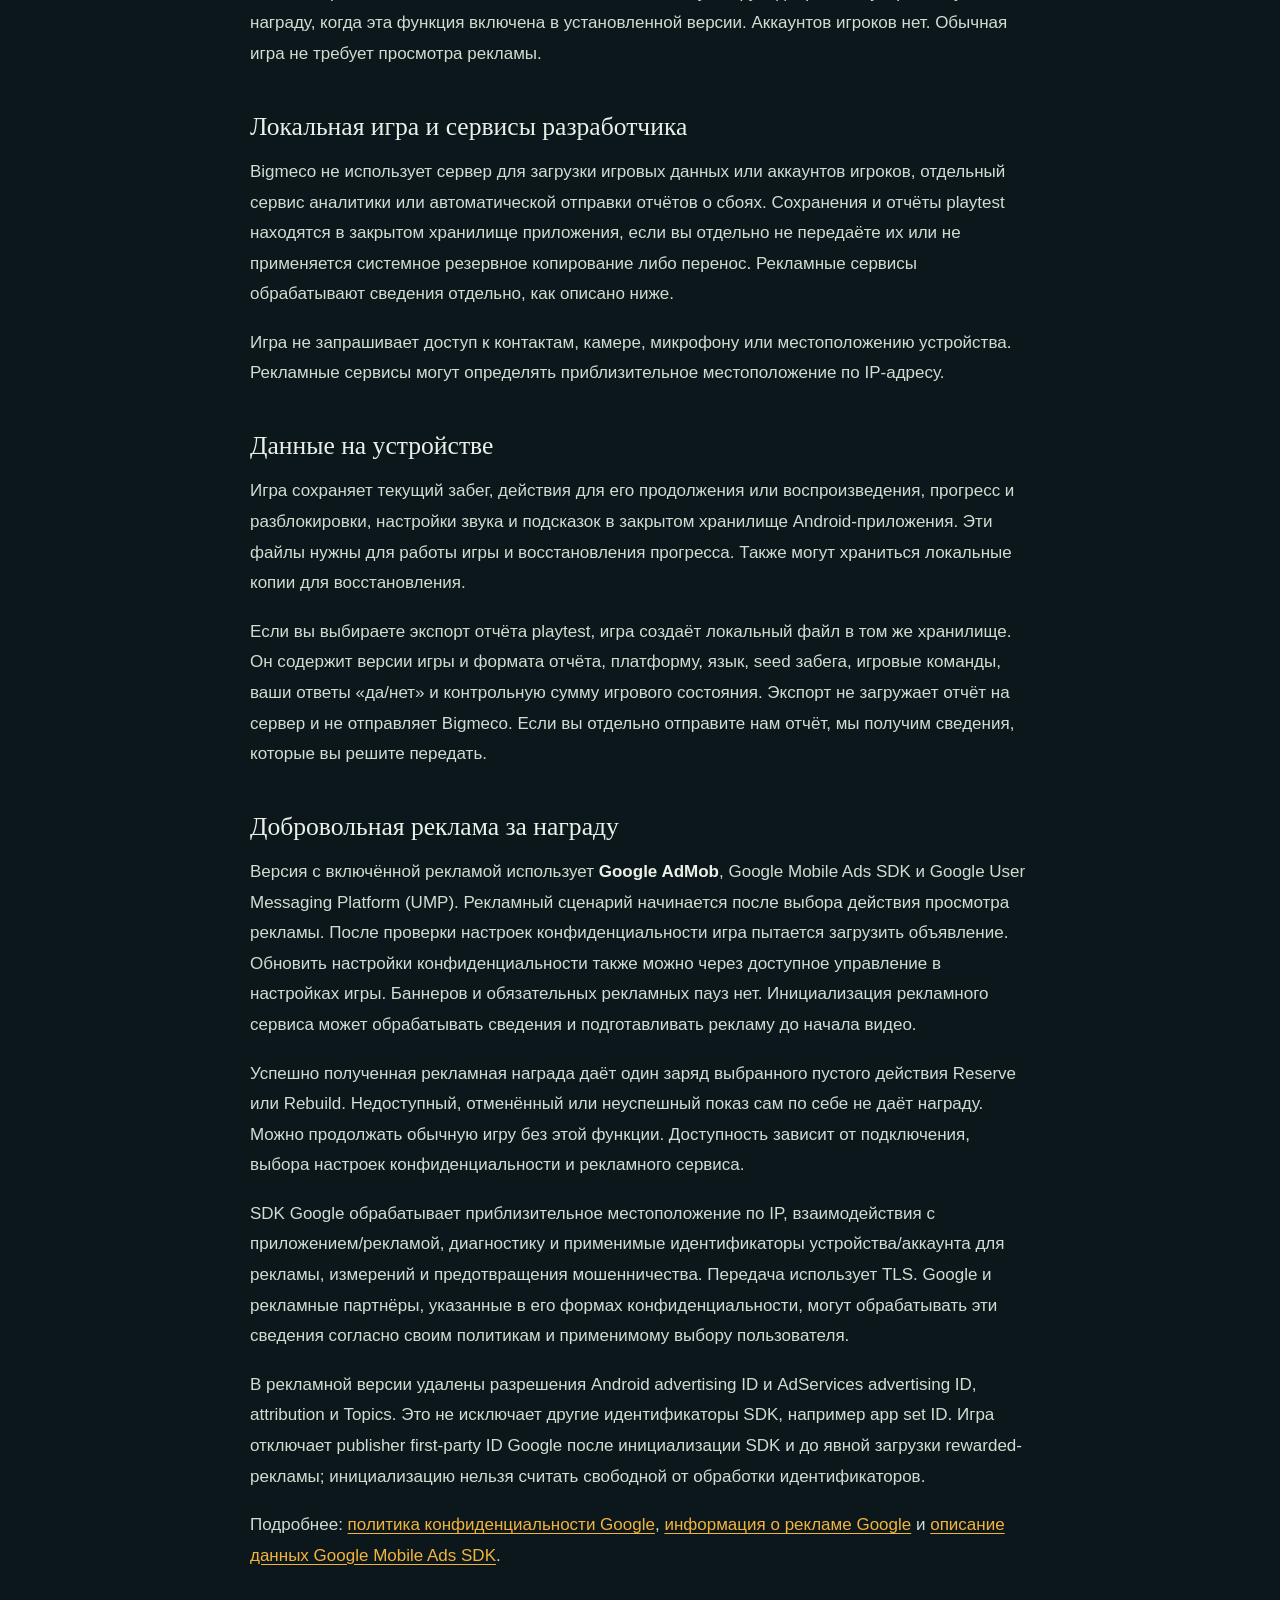
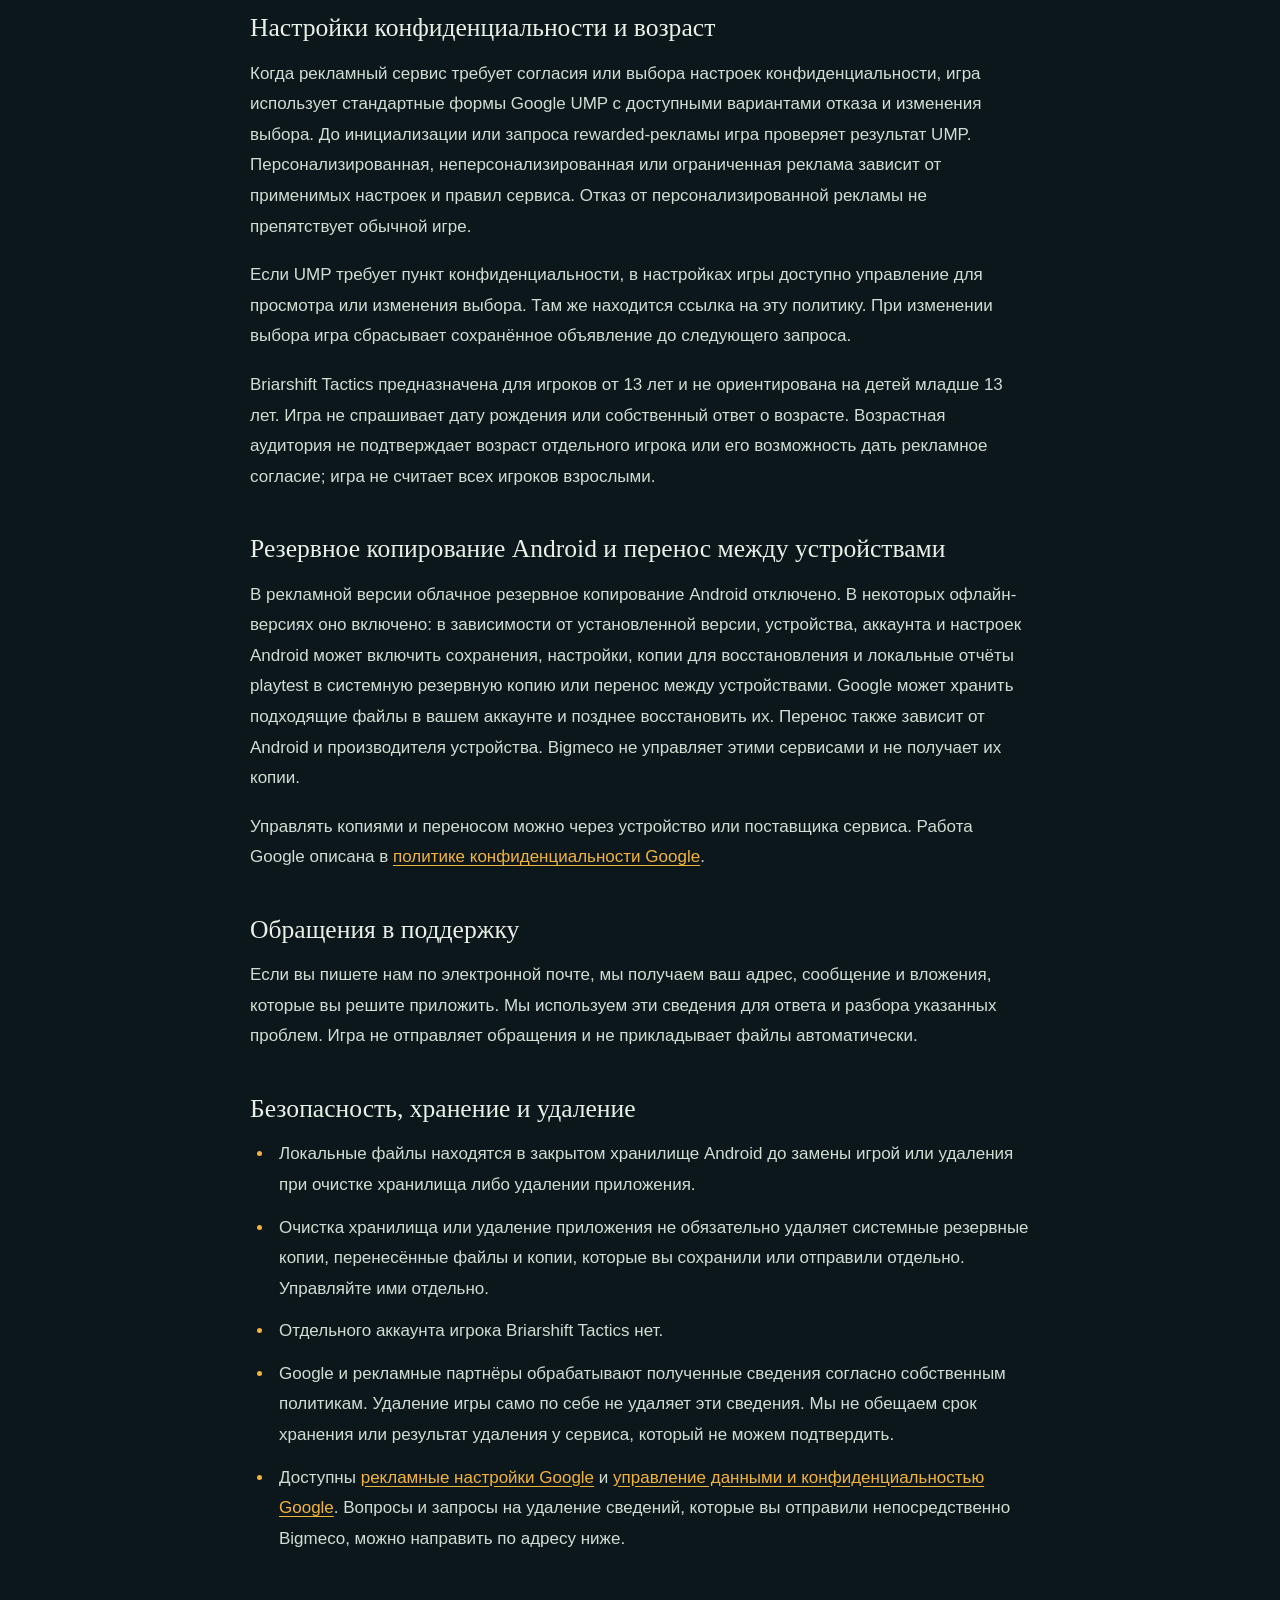
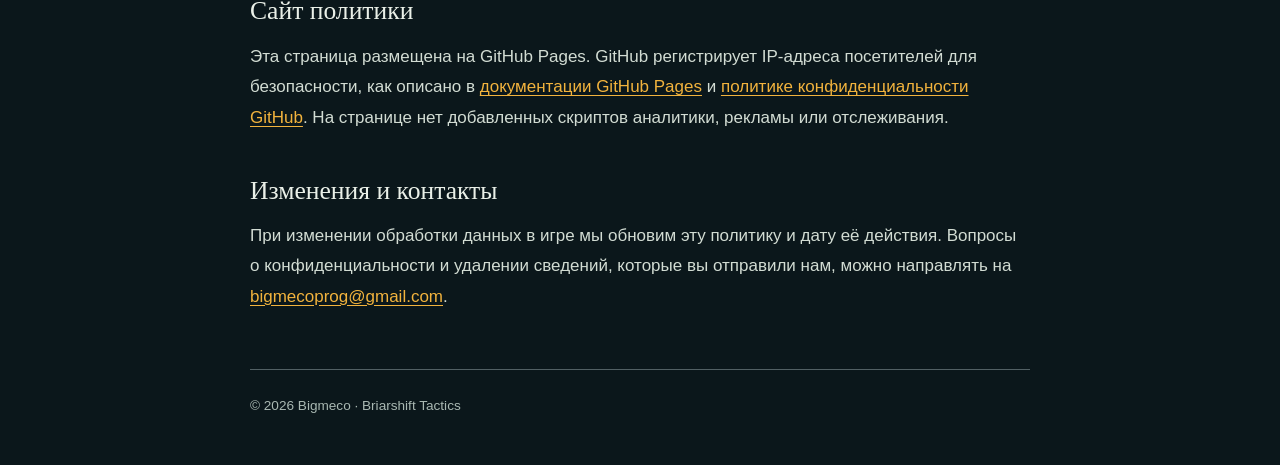
==== commit 12091326: "Add Briarshift iPhone privacy policy in English and Russian" ====
--- a/briarshift-tactics/index.html
+++ b/briarshift-tactics/index.html
@@ -4,7 +4,7 @@
   <meta charset="utf-8">
   <meta name="viewport" content="width=device-width, initial-scale=1">
   <meta name="color-scheme" content="dark">
-  <meta name="description" content="Privacy Policy for Briarshift Tactics on Android.">
+  <meta name="description" content="Privacy Policy for Briarshift Tactics on iPhone and Android.">
   <title>Briarshift Tactics — Privacy Policy</title>
   <style>
     :root {
@@ -86,20 +86,22 @@
   </style>
 </head>
 <body>
-<a class="skip-link" href="#english">Skip to policy · К тексту политики</a>
+<a class="skip-link" href="#ios-english">Skip to policy · К тексту политики</a>
 <main>
   <header>
     <div class="masthead">
       <img class="brand-icon" src="assets/briarshift-icon.png" width="512" height="512" alt="">
-      <p class="eyebrow">Bigmeco · Android</p>
+      <p class="eyebrow">Bigmeco · iPhone &amp; Android</p>
     </div>
     <div class="hero">
       <div class="hero-copy">
         <h1>Briarshift <span>Tactics</span><small>Privacy Policy</small></h1>
-        <p class="meta">Effective date: October 11, 2026<br>Package: <code>com.bigmeco.puzzlecommandrpg</code></p>
+        <p class="meta">iPhone: November 27, 2026 · Android: October 11, 2026<br>Package: <code>com.bigmeco.puzzlecommandrpg</code></p>
         <nav class="language" aria-label="Languages">
-          <a href="#english" hreflang="en">English</a>
-          <a href="#russian" hreflang="ru">Русский</a>
+          <a href="#ios-english" hreflang="en">iPhone · English</a>
+          <a href="#ios-russian" hreflang="ru">iPhone · Русский</a>
+          <a href="#english" hreflang="en">Android · English</a>
+          <a href="#russian" hreflang="ru">Android · Русский</a>
         </nav>
       </div>
       <figure class="world-art" aria-hidden="true">
@@ -107,6 +109,43 @@
       </figure>
     </div>
   </header>
+
+  <article id="ios-english" lang="en">
+    <h2>iPhone · Privacy Policy</h2>
+    <p class="meta">Effective date: November 27, 2026 · Briarshift Tactics · <code>com.bigmeco.puzzlecommandrpg</code></p>
+    <p>This section covers the iPhone game developed by Bigmeco (Nikolai Ilin). Ordinary gameplay works without advertising or Game Center. The iPhone version has no in-app purchases and no separate Bigmeco account.</p>
+    <h2>Local progress</h2>
+    <p>Saved runs, replay commands, tutorial progress, settings, local records, reward receipts and pending leaderboard submissions are stored in the app's private files. Recovery copies may be kept. Bigmeco has no cloud-save server. iOS backups or device transfers may include local files according to your Apple and device settings; Bigmeco does not receive those copies. A playtest export creates a local file and does not send it automatically.</p>
+    <h2>Optional Game Center</h2>
+    <p>If you sign in to Apple's Game Center, the game sends saved normal-play scores for its four leaderboards and reads player nicknames, scores and ranks. Apple associates results with your Game Center profile; your nickname and leaderboard results can be visible to other players. Opening a leaderboard only reads results. Local retry queues use a hash of the player identifier to keep accounts separate. The game does not request your email or friends list. See <a href="https://www.apple.com/legal/privacy/data/en/game-center/">Game Center &amp; Privacy</a> for Apple's controls and retention.</p>
+    <h2>Optional rewarded ads</h2>
+    <p>Tapping an ad-marked empty Reserve or Rebuild action asks Google AdMob to prepare a voluntary rewarded ad. A completed, earned ad grants one charge of that action. Loading can be cancelled; an unavailable or unearned ad does not itself give a reward. There are no banner ads or mandatory ad breaks.</p>
+    <p>Google Mobile Ads SDK and User Messaging Platform (UMP) can process device identifiers, approximate location derived from IP, advertising and app interactions, performance information and crash diagnostics for advertising, measurement and fraud prevention. Publisher first-party ID is disabled. The app does not request location permission. SDK processing can begin during initialization before the video appears. See <a href="https://developers.google.com/admob/ios/privacy/data-disclosure">Google's SDK disclosure</a> and <a href="https://policies.google.com/privacy">Google's Privacy Policy</a>.</p>
+    <h2>Privacy choices</h2>
+    <p>On the first voluntary ad request in an app session, UMP updates the applicable consent requirements and presents a required form. Where required, Settings offers ad privacy options to change your choices. Changing choices discards the cached ad. A separate iOS tracking permission may appear before ad loading; refusing it prevents access to IDFA and does not block the game. Depending on your choices and Google's rules, ads may be personalized, non-personalized, limited or unavailable. Privacy forms and the policy remain separate from Game Center sign-in.</p>
+    <p>The iPhone game does not include Firebase Analytics or a separate automatic crash-reporting SDK. This does not remove the advertising SDK's own diagnostics. It requests no contacts, camera, microphone or precise location access. The game is not directed to children under 13; a store age rating is not proof of an individual player's consent eligibility.</p>
+    <h2>Retention, deletion and support</h2>
+    <p>Private local files remain until replaced or the app is deleted. Deleting the app does not erase Apple or Google records, backups, exported reports, or copies you shared; use the relevant provider's controls. If you email <a href="mailto:bigmecoprog@gmail.com">bigmecoprog@gmail.com</a>, we receive your message, email address and chosen attachments to provide support. The game sends none of these automatically. Apple and Google may process information outside your country under their policies. We update this policy when the iPhone app's practices change.</p>
+  </article>
+
+  <article id="ios-russian" lang="ru">
+    <h2>iPhone · Политика конфиденциальности</h2>
+    <p class="meta">Дата вступления в силу: 27 ноября 2026 года · Briarshift Tactics · <code>com.bigmeco.puzzlecommandrpg</code></p>
+    <p>Этот раздел относится к iPhone-версии игры Bigmeco (разработчик Николай Ильин). Обычная игра доступна без рекламы и Game Center. В iPhone-версии нет встроенных покупок и отдельного аккаунта Bigmeco.</p>
+    <h2>Локальный прогресс</h2>
+    <p>Забеги, команды для воспроизведения, обучение, настройки, личные рекорды, подтверждения наград и очередь отправки результатов хранятся в закрытых файлах приложения. Возможны резервные копии для восстановления. У Bigmeco нет сервера облачных сохранений. Резервное копирование iOS и перенос устройства могут включать эти файлы в зависимости от настроек Apple и устройства; разработчик не получает такие копии. Экспорт отчёта создаёт локальный файл без автоматической отправки.</p>
+    <h2>Необязательный Game Center</h2>
+    <p>После входа в Game Center игра отправляет сохранённые результаты обычной игры в четыре таблицы и читает имена игроков, очки и места. Apple связывает результаты с вашим профилем Game Center; псевдоним и рекорды могут быть видны другим игрокам. Открытие таблицы только читает данные. Локальная очередь использует хеш идентификатора игрока, чтобы разделять аккаунты. Игра не запрашивает электронную почту или список друзей. Управление данными и сроки хранения описаны у Apple: <a href="https://www.apple.com/legal/privacy/data/ru/game-center/">Game Center и конфиденциальность</a>.</p>
+    <h2>Добровольная реклама за награду</h2>
+    <p>Нажатие на пустой резерв или пересбор поля со значком рекламы запускает подготовку добровольного ролика Google AdMob. Завершённый просмотр с подтверждённой наградой даёт один заряд выбранного действия. Загрузку можно отменить; недоступная или не заработанная реклама сама по себе награду не даёт. Баннеров и обязательных рекламных пауз нет.</p>
+    <p>Google Mobile Ads SDK и User Messaging Platform (UMP) могут обрабатывать идентификаторы устройства, примерное местоположение по IP, взаимодействия с рекламой и приложением, сведения о производительности и диагностике сбоев для рекламы, измерений и предотвращения мошенничества. Publisher first-party ID выключен. Доступ к местоположению не запрашивается. Обработка SDK может начаться при инициализации до появления видео. Подробнее: <a href="https://developers.google.com/admob/ios/privacy/data-disclosure">раскрытие данных SDK Google</a> и <a href="https://policies.google.com/privacy">политика Google</a>.</p>
+    <h2>Выбор конфиденциальности</h2>
+    <p>При первом добровольном запросе рекламы за сеанс UMP обновляет требования и при необходимости показывает форму. Если UMP требует повторный доступ к выбору, в настройках появляется соответствующая кнопка. Изменение выбора удаляет подготовленную рекламу. Перед загрузкой рекламы может появиться отдельный системный запрос отслеживания iOS: отказ закрывает доступ к IDFA и не блокирует игру. В зависимости от выбора и правил Google реклама может быть персонализированной, неперсонализированной, ограниченной либо недоступной. Согласия на рекламу и вход в Game Center независимы.</p>
+    <p>В iPhone-игре нет Firebase Analytics и отдельного SDK автоматической отправки сбоев. Это не исключает собственную диагностику рекламного SDK. Игра не запрашивает контакты, камеру, микрофон или точное местоположение. Она не предназначена для детей младше 13 лет; рейтинг магазина не подтверждает индивидуальную возможность дать согласие.</p>
+    <h2>Хранение, удаление и поддержка</h2>
+    <p>Локальные файлы сохраняются до замены или удаления приложения. Удаление приложения не удаляет записи Apple и Google, системные копии, экспортированные отчёты и отправленные вами файлы: ими нужно управлять отдельно. При обращении на <a href="mailto:bigmecoprog@gmail.com">bigmecoprog@gmail.com</a> мы получаем письмо, адрес и выбранные вами вложения для поддержки. Игра не отправляет их автоматически. Apple и Google могут обрабатывать данные за пределами вашей страны по своим политикам. При изменении работы iPhone-версии мы обновим этот раздел.</p>
+  </article>
+
 
   <article id="english" lang="en">
     <h2>About this policy</h2>
